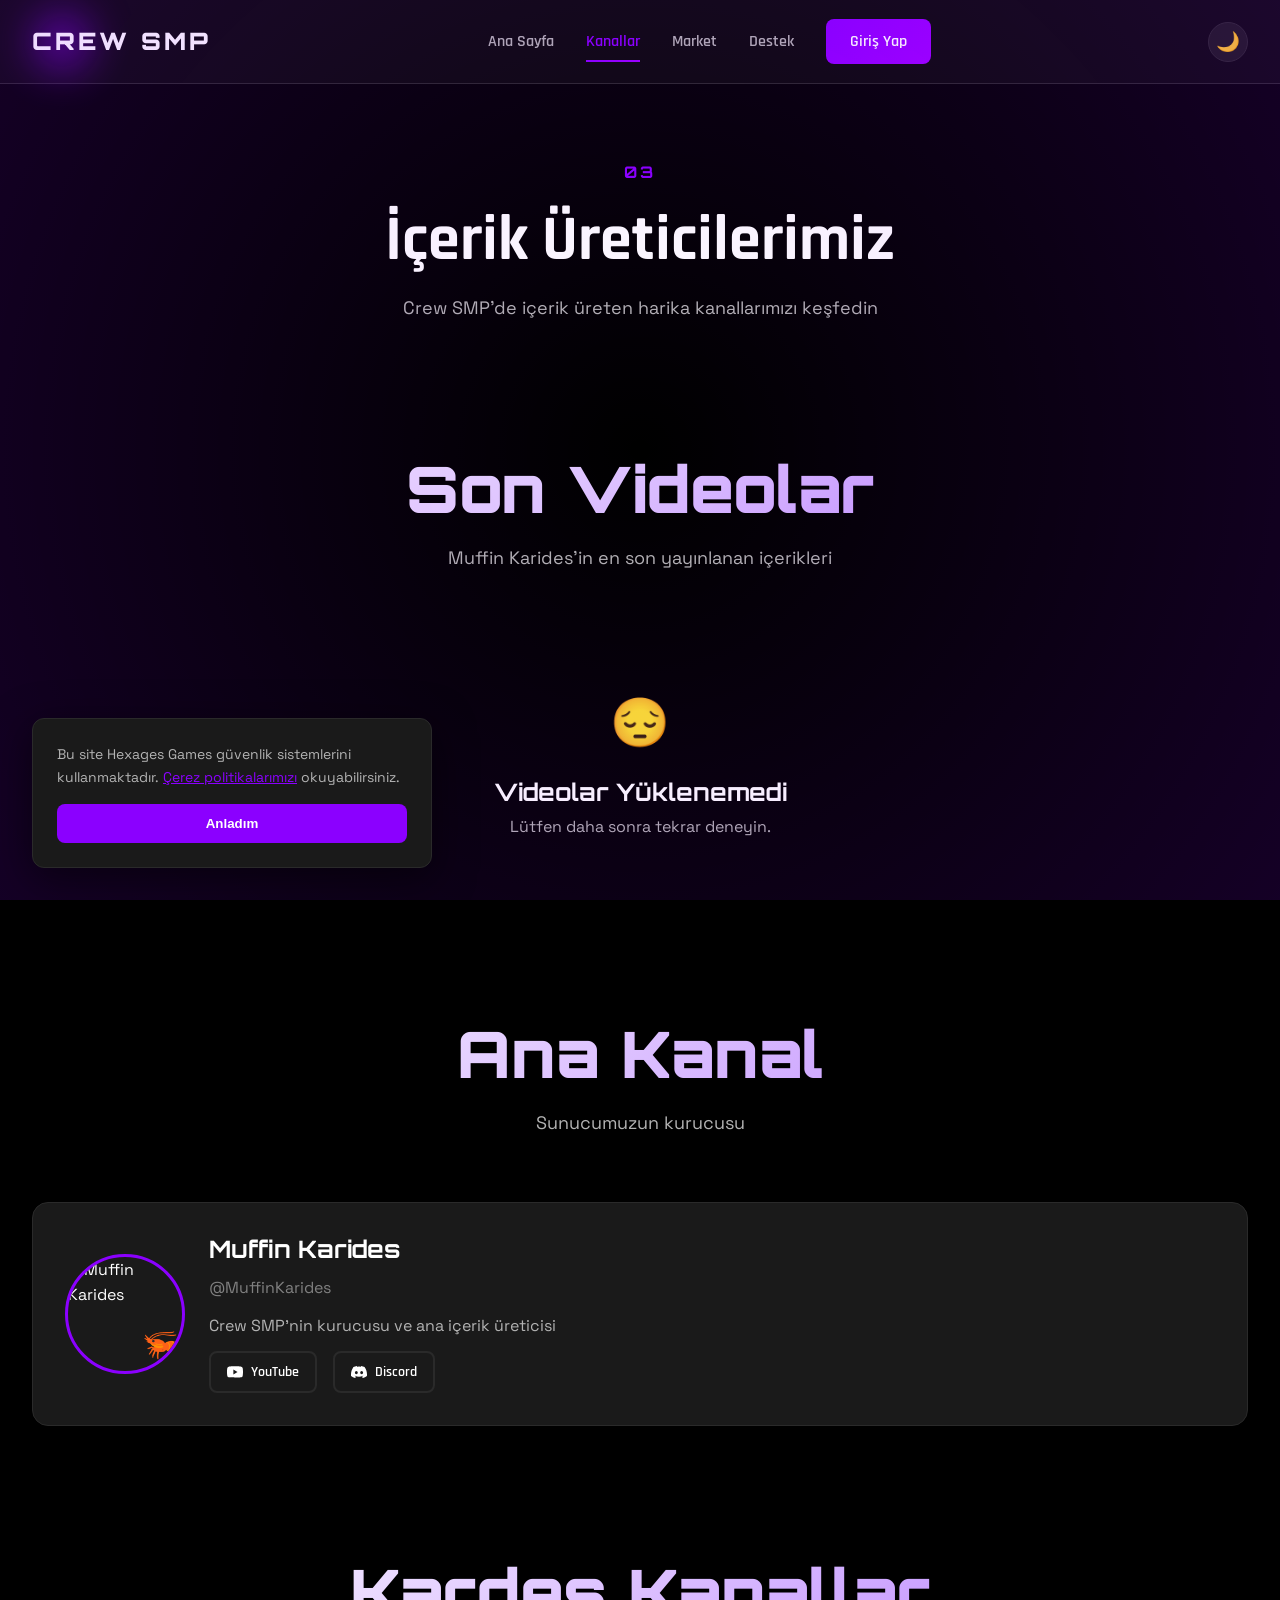
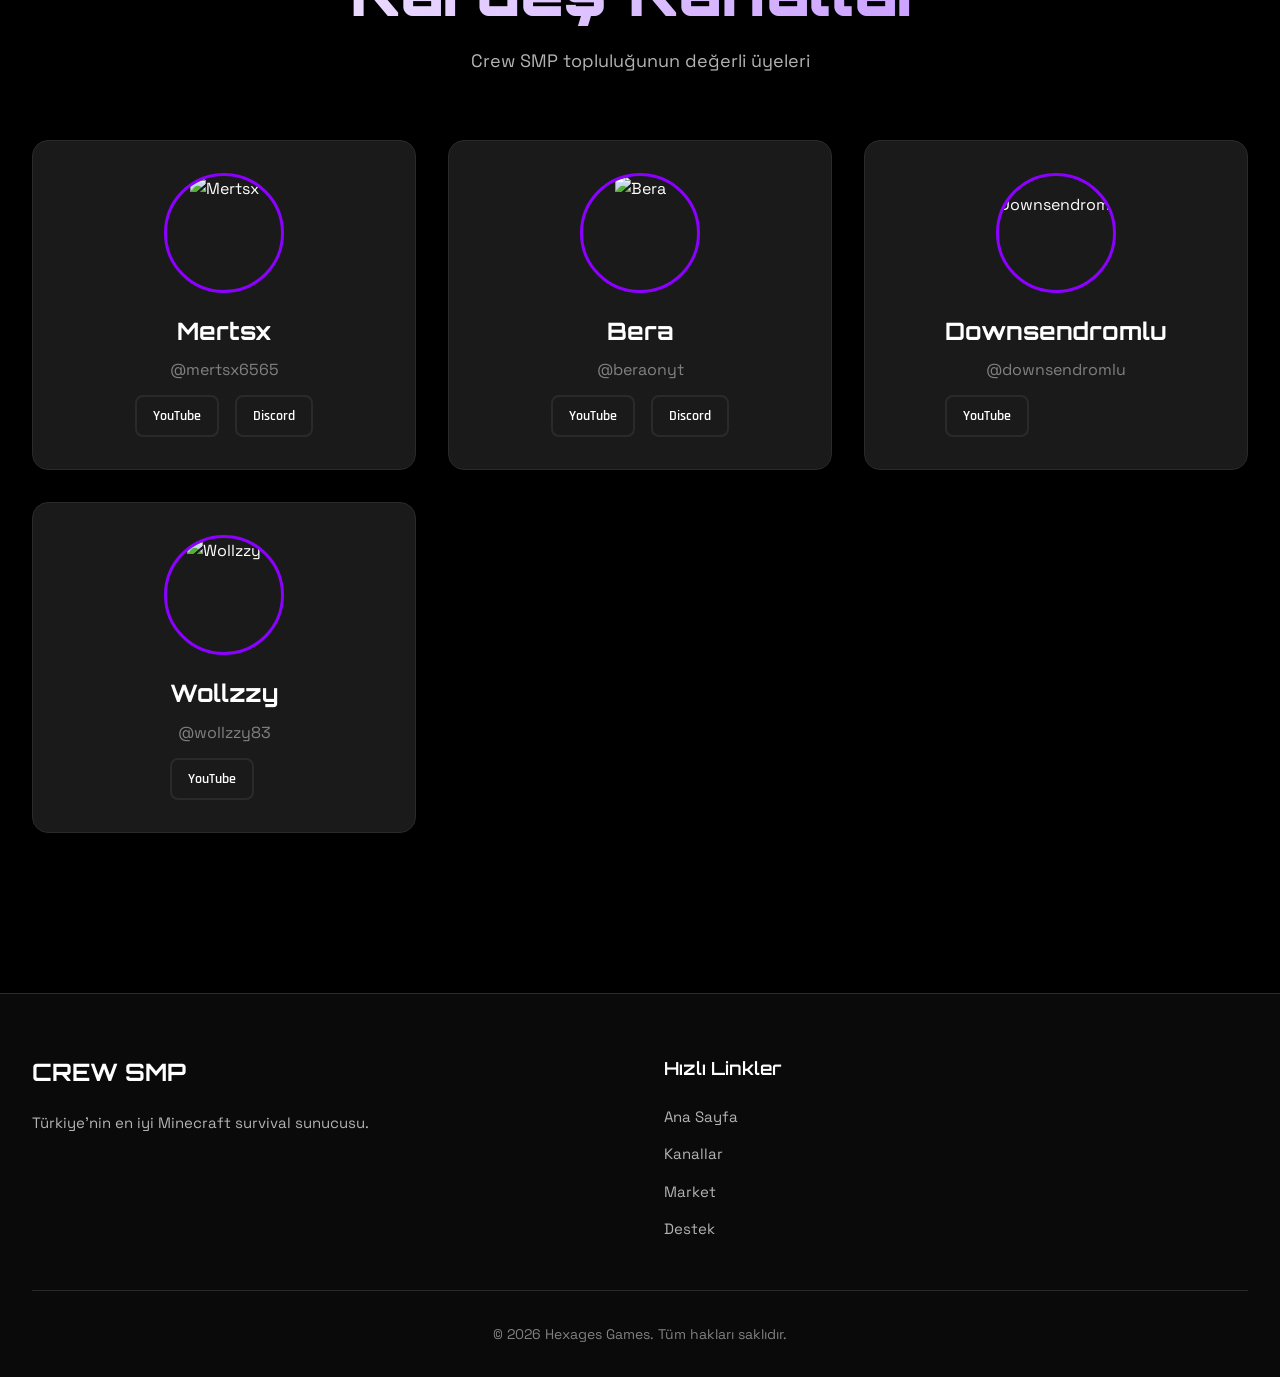
==== channels.html @ 63188dab "Tum eski dosyalar silindi ve yeniler yuklendi" ====
<!DOCTYPE html>
<html lang="tr">
<head>
    <meta charset="UTF-8">
    <meta name="viewport" content="width=device-width, initial-scale=1.0">
    <title>Kanallar - Crew SMP</title>
    <link rel="stylesheet" href="styles.css">
    <link rel="preconnect" href="https://fonts.googleapis.com">
    <link rel="preconnect" href="https://fonts.gstatic.com" crossorigin>
    <link href="https://fonts.googleapis.com/css2?family=Orbitron:wght@400;500;600;700;900&family=Space+Grotesk:wght@300;400;500;600;700&family=Rajdhani:wght@300;400;500;600;700&display=swap" rel="stylesheet">
    <script src="https://cdnjs.cloudflare.com/ajax/libs/gsap/3.12.5/gsap.min.js"></script>
</head>
<body class="dark-theme">
    <div class="vignette-overlay"></div>
    
    <nav class="navbar" id="navbar">
        <div class="nav-container">
            <div class="nav-logo">
                <div class="logo-glow"></div>
                <h1 class="logo-text">CREW SMP</h1>
            </div>
            
            <div class="nav-links" id="navLinks">
                <a href="index.html" class="nav-link">Ana Sayfa</a>
                <a href="channels.html" class="nav-link active">Kanallar</a>
                <a href="market.html" class="nav-link">Market</a>
                <a href="tickets.html" class="nav-link">Destek</a>
                <a href="login.html" class="nav-link nav-cta">Giriş Yap</a>
            </div>
            
            <div class="nav-actions">
                <button class="theme-toggle" id="themeToggle" aria-label="Tema Değiştir">
                    <span class="theme-icon">🌙</span>
                </button>
                <button class="hamburger" id="hamburger" aria-label="Menü">
                    <span></span>
                    <span></span>
                    <span></span>
                </button>
            </div>
        </div>
    </nav>

    <section class="page-header">
        <div class="container">
            <span class="page-number">03</span>
            <h1 class="page-title">İçerik Üreticilerimiz</h1>
            <p class="page-subtitle">Crew SMP'de içerik üreten harika kanallarımızı keşfedin</p>
        </div>
    </section>

    <section class="videos-section">
        <div class="container">
            <div class="section-header">
                <h2 class="section-title">Son Videolar</h2>
                <p class="section-subtitle">Muffin Karides'in en son yayınlanan içerikleri</p>
            </div>
            
            <div class="videos-grid" id="videosGrid">
                <div class="video-skeleton">
                    <div class="skeleton-thumbnail"></div>
                    <div class="skeleton-text"></div>
                </div>
                <div class="video-skeleton">
                    <div class="skeleton-thumbnail"></div>
                    <div class="skeleton-text"></div>
                </div>
                <div class="video-skeleton">
                    <div class="skeleton-thumbnail"></div>
                    <div class="skeleton-text"></div>
                </div>
            </div>
        </div>
    </section>

    <section class="channels-section">
        <div class="container">
            <div class="section-header">
                <h2 class="section-title">Ana Kanal</h2>
                <p class="section-subtitle">Sunucumuzun kurucusu</p>
            </div>
            
            <div class="channels-grid">
                <div class="channel-card main-channel">
                    <div class="channel-avatar">
                        <img src="https://yt3.googleusercontent.com/ytc/AIdro_mI9uOBnL4FxTZ5-lqSZJ9Y0AqVPmE3VqOdLgLYYw=s176-c-k-c0x00ffffff-no-rj" alt="Muffin Karides" loading="lazy">
                        <div class="channel-badge">🦐</div>
                    </div>
                    <div class="channel-info">
                        <h3 class="channel-name">Muffin Karides</h3>
                        <p class="channel-handle">@MuffinKarides</p>
                        <p class="channel-desc">Crew SMP'nin kurucusu ve ana içerik üreticisi</p>
                        <div class="channel-links">
                            <a href="https://www.youtube.com/channel/UCpr85MloJqbS0kWZ8RLd5-g" target="_blank" class="btn btn-outline btn-small">
                                <svg width="16" height="16" viewBox="0 0 24 24" fill="currentColor">
                                    <path d="M23.498 6.186a3.016 3.016 0 0 0-2.122-2.136C19.505 3.545 12 3.545 12 3.545s-7.505 0-9.377.505A3.017 3.017 0 0 0 .502 6.186C0 8.07 0 12 0 12s0 3.93.502 5.814a3.016 3.016 0 0 0 2.122 2.136c1.871.505 9.376.505 9.376.505s7.505 0 9.377-.505a3.015 3.015 0 0 0 2.122-2.136C24 15.93 24 12 24 12s0-3.93-.502-5.814zM9.545 15.568V8.432L15.818 12l-6.273 3.568z"/>
                                </svg>
                                <span>YouTube</span>
                            </a>
                            <a href="https://discord.gg/xwarWUZeSR" target="_blank" class="btn btn-outline btn-small">
                                <svg width="16" height="16" viewBox="0 0 24 24" fill="currentColor">
                                    <path d="M20.317 4.37a19.791 19.791 0 0 0-4.885-1.515a.074.074 0 0 0-.079.037c-.21.375-.444.864-.608 1.25a18.27 18.27 0 0 0-5.487 0a12.64 12.64 0 0 0-.617-1.25a.077.077 0 0 0-.079-.037A19.736 19.736 0 0 0 3.677 4.37a.07.07 0 0 0-.032.027C.533 9.046-.32 13.58.099 18.057a.082.082 0 0 0 .031.057a19.9 19.9 0 0 0 5.993 3.03a.078.078 0 0 0 .084-.028a14.09 14.09 0 0 0 1.226-1.994a.076.076 0 0 0-.041-.106a13.107 13.107 0 0 1-1.872-.892a.077.077 0 0 1-.008-.128a10.2 10.2 0 0 0 .372-.292a.074.074 0 0 1 .077-.01c3.928 1.793 8.18 1.793 12.062 0a.074.074 0 0 1 .078.01c.12.098.246.198.373.292a.077.077 0 0 1-.006.127a12.299 12.299 0 0 1-1.873.892a.077.077 0 0 0-.041.107c.36.698.772 1.362 1.225 1.993a.076.076 0 0 0 .084.028a19.839 19.839 0 0 0 6.002-3.03a.077.077 0 0 0 .032-.054c.5-5.177-.838-9.674-3.549-13.66a.061.061 0 0 0-.031-.03zM8.02 15.33c-1.183 0-2.157-1.085-2.157-2.419c0-1.333.956-2.419 2.157-2.419c1.21 0 2.176 1.096 2.157 2.42c0 1.333-.956 2.418-2.157 2.418zm7.975 0c-1.183 0-2.157-1.085-2.157-2.419c0-1.333.955-2.419 2.157-2.419c1.21 0 2.176 1.096 2.157 2.42c0 1.333-.946 2.418-2.157 2.418z"/>
                                </svg>
                                <span>Discord</span>
                            </a>
                        </div>
                    </div>
                </div>
            </div>
        </div>
    </section>

    <section class="channels-section">
        <div class="container">
            <div class="section-header">
                <h2 class="section-title">Kardeş Kanallar</h2>
                <p class="section-subtitle">Crew SMP topluluğunun değerli üyeleri</p>
            </div>
            
            <div class="channels-grid">
                <div class="channel-card">
                    <div class="channel-avatar">
                        <img src="https://via.placeholder.com/120x120/8B00FF/ffffff?text=M" alt="Mertsx" loading="lazy">
                    </div>
                    <div class="channel-info">
                        <h3 class="channel-name">Mertsx</h3>
                        <p class="channel-handle">@mertsx6565</p>
                        <div class="channel-links">
                            <a href="https://www.youtube.com/@Mertsx" target="_blank" class="btn btn-outline btn-small">
                                <span>YouTube</span>
                            </a>
                            <a href="https://discord.gg/hr4t8S3B8T" target="_blank" class="btn btn-outline btn-small">
                                <span>Discord</span>
                            </a>
                        </div>
                    </div>
                </div>
                
                <div class="channel-card">
                    <div class="channel-avatar">
                        <img src="https://via.placeholder.com/120x120/8B00FF/ffffff?text=B" alt="Bera" loading="lazy">
                    </div>
                    <div class="channel-info">
                        <h3 class="channel-name">Bera</h3>
                        <p class="channel-handle">@beraonyt</p>
                        <div class="channel-links">
                            <a href="https://youtube.com/@beraon?si=CqQCUu-CnSijpBWK" target="_blank" class="btn btn-outline btn-small">
                                <span>YouTube</span>
                            </a>
                            <a href="https://discord.gg/BSDfQrqVt" target="_blank" class="btn btn-outline btn-small">
                                <span>Discord</span>
                            </a>
                        </div>
                    </div>
                </div>
                
                <div class="channel-card">
                    <div class="channel-avatar">
                        <img src="https://via.placeholder.com/120x120/8B00FF/ffffff?text=D" alt="Downsendromlu" loading="lazy">
                    </div>
                    <div class="channel-info">
                        <h3 class="channel-name">Downsendromlu</h3>
                        <p class="channel-handle">@downsendromlu</p>
                        <div class="channel-links">
                            <a href="https://www.youtube.com/@mmorss_mc" target="_blank" class="btn btn-outline btn-small">
                                <span>YouTube</span>
                            </a>
                        </div>
                    </div>
                </div>
                
                <div class="channel-card">
                    <div class="channel-avatar">
                        <img src="https://via.placeholder.com/120x120/8B00FF/ffffff?text=W" alt="Wollzzy" loading="lazy">
                    </div>
                    <div class="channel-info">
                        <h3 class="channel-name">Wollzzy</h3>
                        <p class="channel-handle">@wollzzy83</p>
                        <div class="channel-links">
                            <a href="https://www.youtube.com/@wollzzy" target="_blank" class="btn btn-outline btn-small">
                                <span>YouTube</span>
                            </a>
                        </div>
                    </div>
                </div>
            </div>
        </div>
    </section>

    <footer class="footer">
        <div class="container">
            <div class="footer-content">
                <div class="footer-section">
                    <h3 class="footer-title">CREW SMP</h3>
                    <p class="footer-text">Türkiye'nin en iyi Minecraft survival sunucusu.</p>
                </div>
                
                <div class="footer-section">
                    <h4 class="footer-subtitle">Hızlı Linkler</h4>
                    <ul class="footer-links">
                        <li><a href="index.html">Ana Sayfa</a></li>
                        <li><a href="channels.html">Kanallar</a></li>
                        <li><a href="market.html">Market</a></li>
                        <li><a href="tickets.html">Destek</a></li>
                    </ul>
                </div>
            </div>
            
            <div class="footer-bottom">
                <p class="footer-copy">&copy; 2026 Hexages Games. Tüm hakları saklıdır.</p>
            </div>
        </div>
    </footer>

    <div class="cookie-banner" id="cookieBanner">
        <div class="cookie-content">
            <p class="cookie-text">
                Bu site Hexages Games güvenlik sistemlerini kullanmaktadır. 
                <a href="cookies.html" class="cookie-link">Çerez politikalarımızı</a> okuyabilirsiniz.
            </p>
            <button class="cookie-btn" onclick="acceptCookies()">Anladım</button>
        </div>
    </div>

    <script src="youtube.js"></script>
    <script src="script.js"></script>
</body>
</html>
---- styles.css ----
/* ==========================================
   CREW SMP - Premium Styling
   Black Theme with Purple Vignette Effects
   ========================================== */

/* CSS Variables */
:root {
    --bg-primary: #000000;
    --bg-secondary: #0a0a0a;
    --bg-tertiary: #141414;
    --bg-card: #1a1a1a;
    --purple-primary: #8B00FF;
    --purple-secondary: #9D00FF;
    --purple-glow: rgba(139, 0, 255, 0.5);
    --purple-light: #B87FFF;
    --text-primary: #ffffff;
    --text-secondary: #b3b3b3;
    --text-tertiary: #808080;
    --border-color: #2a2a2a;
    --divider-color: #333333;
    --vignette-gradient: radial-gradient(circle at center, transparent 0%, rgba(139, 0, 255, 0.15) 100%);
    --glow-shadow: 0 0 20px var(--purple-glow);
    --card-shadow: 0 10px 40px rgba(0, 0, 0, 0.5);
    --spacing-xs: 0.5rem;
    --spacing-sm: 1rem;
    --spacing-md: 2rem;
    --spacing-lg: 4rem;
    --spacing-xl: 6rem;
    --radius-sm: 8px;
    --radius-md: 12px;
    --radius-lg: 16px;
    --radius-xl: 24px;
}

.light-theme {
    --bg-primary: #ffffff;
    --bg-secondary: #f5f5f5;
    --bg-tertiary: #ebebeb;
    --bg-card: #ffffff;
    --text-primary: #000000;
    --text-secondary: #4d4d4d;
    --text-tertiary: #808080;
    --border-color: #e0e0e0;
    --divider-color: #cccccc;
    --vignette-gradient: radial-gradient(circle at center, transparent 0%, rgba(139, 0, 255, 0.08) 100%);
    --card-shadow: 0 10px 40px rgba(0, 0, 0, 0.1);
}

* { margin: 0; padding: 0; box-sizing: border-box; }
html { scroll-behavior: smooth; }

body {
    font-family: 'Space Grotesk', -apple-system, BlinkMacSystemFont, 'Segoe UI', sans-serif;
    background: var(--bg-primary);
    color: var(--text-primary);
    line-height: 1.6;
    overflow-x: hidden;
    position: relative;
}

.vignette-overlay {
    position: fixed;
    top: 0; left: 0;
    width: 100%; height: 100%;
    background: var(--vignette-gradient);
    pointer-events: none;
    z-index: 9999;
}

.container {
    max-width: 1400px;
    margin: 0 auto;
    padding: 0 var(--spacing-md);
}

/* Typography */
h1, h2, h3, h4, h5, h6 {
    font-family: 'Orbitron', sans-serif;
    font-weight: 700;
    line-height: 1.2;
}

.logo-text {
    font-family: 'Orbitron', sans-serif;
    font-weight: 900;
    letter-spacing: 3px;
}

.hero-title, .page-title {
    font-family: 'Rajdhani', sans-serif;
    font-weight: 700;
}

/* Navigation */
.navbar {
    position: fixed;
    top: 0; left: 0;
    width: 100%;
    background: rgba(10, 10, 10, 0.9);
    backdrop-filter: blur(12px);
    border-bottom: 1px solid var(--border-color);
    z-index: 1000;
    transition: transform 0.3s cubic-bezier(0.4, 0, 0.2, 1);
}

.navbar.scrolled { transform: translateY(0); }

.nav-container {
    max-width: 1600px;
    margin: 0 auto;
    padding: 1.2rem 2rem;
    display: flex;
    align-items: center;
    justify-content: space-between;
}

.nav-logo {
    position: relative;
    display: flex;
    align-items: center;
    gap: 0.5rem;
}

.logo-glow {
    position: absolute;
    width: 60px; height: 60px;
    background: var(--purple-glow);
    filter: blur(20px);
    border-radius: 50%;
    animation: pulse 3s ease-in-out infinite;
}

.logo-text {
    font-size: 1.5rem;
    color: var(--text-primary);
    position: relative;
    z-index: 1;
    cursor: pointer;
    transition: color 0.3s ease;
}

.logo-text:hover { color: var(--purple-primary); }

.nav-links {
    display: flex;
    gap: 2rem;
    align-items: center;
}

.nav-link {
    font-family: 'Rajdhani', sans-serif;
    font-size: 1rem;
    font-weight: 600;
    color: var(--text-secondary);
    text-decoration: none;
    position: relative;
    padding: 0.5rem 0;
    transition: color 0.3s ease;
}

.nav-link::after {
    content: '';
    position: absolute;
    bottom: 0; left: 0;
    width: 0; height: 2px;
    background: linear-gradient(90deg, var(--purple-primary), var(--purple-secondary));
    transition: width 0.3s cubic-bezier(0.4, 0, 0.2, 1);
}

.nav-link:hover, .nav-link.active { color: var(--purple-primary); }
.nav-link:hover::after, .nav-link.active::after { width: 100%; }

.nav-link.nav-cta {
    background: linear-gradient(135deg, var(--purple-primary), var(--purple-secondary));
    color: white;
    padding: 0.6rem 1.5rem;
    border-radius: var(--radius-sm);
    font-weight: 600;
}

.nav-link.nav-cta::after { display: none; }
.nav-link.nav-cta:hover { transform: translateY(-2px); box-shadow: var(--glow-shadow); }

.nav-actions {
    display: flex;
    gap: 1rem;
    align-items: center;
}

.theme-toggle {
    background: var(--bg-card);
    border: 1px solid var(--border-color);
    color: var(--text-primary);
    width: 40px; height: 40px;
    border-radius: 50%;
    cursor: pointer;
    display: flex;
    align-items: center;
    justify-content: center;
    font-size: 1.2rem;
    transition: all 0.3s ease;
}

.theme-toggle:hover {
    background: var(--purple-primary);
    border-color: var(--purple-primary);
    transform: rotate(20deg) scale(1.1);
}

.hamburger {
    display: none;
    flex-direction: column;
    gap: 5px;
    background: none;
    border: none;
    cursor: pointer;
    padding: 8px;
}

.hamburger span {
    width: 25px; height: 2px;
    background: var(--text-primary);
    transition: all 0.3s ease;
    border-radius: 2px;
}

.hamburger.active span:nth-child(1) { transform: rotate(45deg) translate(7px, 7px); }
.hamburger.active span:nth-child(2) { opacity: 0; }
.hamburger.active span:nth-child(3) { transform: rotate(-45deg) translate(7px, -7px); }

/* Hero Section */
.hero {
    position: relative;
    min-height: 100vh;
    display: flex;
    align-items: center;
    justify-content: center;
    overflow: hidden;
    padding: 8rem 2rem 4rem;
}

.hero-bg { position: absolute; top: 0; left: 0; width: 100%; height: 100%; z-index: 0; }

.hero-grid {
    position: absolute;
    top: 0; left: 0;
    width: 100%; height: 100%;
    background-image: linear-gradient(rgba(139, 0, 255, 0.1) 1px, transparent 1px), linear-gradient(90deg, rgba(139, 0, 255, 0.1) 1px, transparent 1px);
    background-size: 50px 50px;
    animation: gridMove 20s linear infinite;
}

@keyframes gridMove { 0% { transform: translate(0, 0); } 100% { transform: translate(50px, 50px); } }

.hero-particles { position: absolute; width: 100%; height: 100%; }

.hero-content {
    position: relative;
    z-index: 1;
    text-align: center;
    max-width: 1000px;
    animation: fadeInUp 1s ease-out;
}

.hero-badge {
    display: inline-flex;
    align-items: center;
    gap: 0.5rem;
    background: rgba(139, 0, 255, 0.1);
    border: 1px solid var(--purple-primary);
    padding: 0.5rem 1.5rem;
    border-radius: 50px;
    font-size: 0.875rem;
    font-weight: 600;
    color: var(--purple-light);
    margin-bottom: 2rem;
    animation: float 3s ease-in-out infinite;
}

.badge-dot {
    width: 8px; height: 8px;
    background: var(--purple-primary);
    border-radius: 50%;
    animation: pulse 2s ease-in-out infinite;
}

.hero-title {
    font-size: clamp(3rem, 8vw, 6rem);
    font-weight: 900;
    line-height: 1;
    margin-bottom: 1.5rem;
    letter-spacing: -2px;
}

.title-line {
    display: block;
    background: linear-gradient(135deg, var(--text-primary), var(--purple-light));
    -webkit-background-clip: text;
    -webkit-text-fill-color: transparent;
    background-clip: text;
    animation: titleReveal 0.8s ease-out;
    animation-fill-mode: both;
}

.title-line[data-line="1"] { animation-delay: 0.2s; }
.title-line[data-line="2"] { animation-delay: 0.4s; }

@keyframes titleReveal { from { opacity: 0; transform: translateY(30px); } to { opacity: 1; transform: translateY(0); } }

.hero-subtitle {
    font-size: clamp(1rem, 2vw, 1.25rem);
    color: var(--text-secondary);
    margin-bottom: 3rem;
    line-height: 1.8;
    animation: fadeIn 1s ease-out 0.6s both;
}

.hero-actions {
    display: flex;
    gap: 1rem;
    justify-content: center;
    flex-wrap: wrap;
    margin-bottom: 4rem;
    animation: fadeIn 1s ease-out 0.8s both;
}

.server-info {
    display: grid;
    grid-template-columns: repeat(auto-fit, minmax(200px, 1fr));
    gap: 1.5rem;
    max-width: 800px;
    margin: 0 auto;
    animation: fadeIn 1s ease-out 1s both;
}

.info-card {
    background: rgba(26, 26, 26, 0.6);
    backdrop-filter: blur(10px);
    border: 1px solid var(--border-color);
    border-radius: var(--radius-md);
    padding: 1.5rem;
    display: flex;
    align-items: center;
    gap: 1rem;
    transition: all 0.3s ease;
}

.info-card:hover {
    background: rgba(139, 0, 255, 0.1);
    border-color: var(--purple-primary);
    transform: translateY(-5px);
}

.info-icon { font-size: 2rem; filter: grayscale(1); transition: filter 0.3s ease; }
.info-card:hover .info-icon { filter: grayscale(0); }

.info-content { display: flex; flex-direction: column; align-items: flex-start; text-align: left; }
.info-label { font-size: 0.875rem; color: var(--text-tertiary); font-weight: 500; }
.info-value { font-size: 1rem; font-weight: 600; color: var(--text-primary); font-family: 'Rajdhani', sans-serif; }

.scroll-indicator {
    position: absolute;
    bottom: 2rem;
    left: 50%;
    transform: translateX(-50%);
    display: flex;
    flex-direction: column;
    align-items: center;
    gap: 0.5rem;
    animation: float 3s ease-in-out infinite;
}

.scroll-text { font-size: 0.75rem; text-transform: uppercase; letter-spacing: 2px; color: var(--text-tertiary); }

.scroll-arrow {
    width: 2px; height: 30px;
    background: linear-gradient(to bottom, var(--purple-primary), transparent);
    animation: scrollArrow 2s ease-in-out infinite;
}

@keyframes scrollArrow { 0%, 100% { transform: translateY(0); opacity: 1; } 50% { transform: translateY(10px); opacity: 0; } }

/* Buttons */
.btn {
    position: relative;
    display: inline-flex;
    align-items: center;
    justify-content: center;
    gap: 0.5rem;
    padding: 0.875rem 2rem;
    font-family: 'Rajdhani', sans-serif;
    font-size: 1rem;
    font-weight: 600;
    border-radius: var(--radius-sm);
    border: none;
    cursor: pointer;
    text-decoration: none;
    transition: all 0.3s cubic-bezier(0.4, 0, 0.2, 1);
    overflow: hidden;
}

.btn-text { position: relative; z-index: 1; }

.btn-glow {
    position: absolute;
    top: 50%; left: 50%;
    width: 0; height: 0;
    border-radius: 50%;
    background: rgba(255, 255, 255, 0.3);
    transform: translate(-50%, -50%);
    transition: width 0.6s ease, height 0.6s ease;
}

.btn:hover .btn-glow { width: 300px; height: 300px; }

.btn-primary { background: linear-gradient(135deg, var(--purple-primary), var(--purple-secondary)); color: white; }
.btn-primary:hover { transform: translateY(-3px); box-shadow: 0 10px 30px var(--purple-glow); }

.btn-outline { background: transparent; color: var(--text-primary); border: 2px solid var(--border-color); }
.btn-outline:hover { border-color: var(--purple-primary); color: var(--purple-primary); transform: translateY(-3px); }

.btn-full { width: 100%; }
.btn-large { padding: 1.125rem 2.5rem; font-size: 1.125rem; }
.btn-small { padding: 0.5rem 1rem; font-size: 0.875rem; }

.btn-google { background: white; color: #000; border: 1px solid #ddd; font-weight: 600; }
.btn-google:hover { box-shadow: 0 4px 12px rgba(0, 0, 0, 0.15); transform: translateY(-2px); }

/* Features Section */
.features { padding: var(--spacing-xl) 0; position: relative; }

.section-header { text-align: center; margin-bottom: var(--spacing-lg); }

.section-number {
    display: inline-block;
    font-family: 'Orbitron', sans-serif;
    font-size: 1rem;
    font-weight: 700;
    color: var(--purple-primary);
    margin-bottom: 1rem;
    letter-spacing: 3px;
}

.section-title {
    font-size: clamp(2.5rem, 5vw, 4rem);
    font-weight: 900;
    margin-bottom: 1rem;
    background: linear-gradient(135deg, var(--text-primary), var(--purple-light));
    -webkit-background-clip: text;
    -webkit-text-fill-color: transparent;
    background-clip: text;
}

.section-subtitle { font-size: 1.125rem; color: var(--text-secondary); }

.features-grid { display: grid; grid-template-columns: repeat(auto-fit, minmax(300px, 1fr)); gap: 2rem; }

.feature-card {
    background: var(--bg-card);
    border: 1px solid var(--border-color);
    border-radius: var(--radius-lg);
    padding: 2.5rem;
    transition: all 0.4s cubic-bezier(0.4, 0, 0.2, 1);
    position: relative;
    overflow: hidden;
}

.feature-card::before {
    content: '';
    position: absolute;
    top: 0; left: 0;
    width: 100%; height: 100%;
    background: linear-gradient(135deg, transparent, rgba(139, 0, 255, 0.05));
    opacity: 0;
    transition: opacity 0.4s ease;
}

.feature-card:hover { transform: translateY(-10px); border-color: var(--purple-primary); box-shadow: 0 20px 40px rgba(139, 0, 255, 0.2); }
.feature-card:hover::before { opacity: 1; }

.feature-icon { font-size: 3rem; margin-bottom: 1.5rem; display: inline-block; filter: grayscale(1); transition: all 0.4s ease; }
.feature-card:hover .feature-icon { filter: grayscale(0); transform: scale(1.1) rotate(5deg); }

.feature-title { font-size: 1.5rem; font-weight: 700; margin-bottom: 1rem; color: var(--text-primary); }
.feature-text { font-size: 1rem; color: var(--text-secondary); line-height: 1.7; }

/* CTA Section */
.cta-section { padding: var(--spacing-xl) 0; position: relative; overflow: hidden; }

.cta-bg {
    position: absolute;
    top: 0; left: 0;
    width: 100%; height: 100%;
    background: radial-gradient(circle at center, rgba(139, 0, 255, 0.1) 0%, transparent 70%);
}

.cta-content { position: relative; z-index: 1; text-align: center; max-width: 800px; margin: 0 auto; }

.cta-title {
    font-size: clamp(2.5rem, 5vw, 4rem);
    font-weight: 900;
    margin-bottom: 1.5rem;
    background: linear-gradient(135deg, var(--text-primary), var(--purple-light));
    -webkit-background-clip: text;
    -webkit-text-fill-color: transparent;
    background-clip: text;
}

.cta-text { font-size: 1.125rem; color: var(--text-secondary); margin-bottom: 2.5rem; line-height: 1.8; }
.cta-actions { display: flex; gap: 1rem; justify-content: center; flex-wrap: wrap; }

/* Footer */
.footer {
    background: var(--bg-secondary);
    border-top: 1px solid var(--border-color);
    padding: var(--spacing-lg) 0 var(--spacing-md);
    margin-top: var(--spacing-xl);
}

.footer-content { display: grid; grid-template-columns: repeat(auto-fit, minmax(250px, 1fr)); gap: 3rem; margin-bottom: 3rem; }
.footer-section { display: flex; flex-direction: column; gap: 1rem; }
.footer-title { font-size: 1.5rem; font-weight: 700; margin-bottom: 0.5rem; }
.footer-subtitle { font-size: 1.125rem; font-weight: 600; margin-bottom: 0.5rem; }
.footer-text { color: var(--text-secondary); font-size: 0.938rem; line-height: 1.6; }
.footer-text.small { font-size: 0.875rem; }
.footer-social { display: flex; gap: 1rem; }

.social-link {
    width: 40px; height: 40px;
    display: flex;
    align-items: center;
    justify-content: center;
    background: var(--bg-card);
    border: 1px solid var(--border-color);
    border-radius: 50%;
    color: var(--text-secondary);
    transition: all 0.3s ease;
}

.social-link:hover { background: var(--purple-primary); border-color: var(--purple-primary); color: white; transform: translateY(-3px); }

.footer-links { list-style: none; display: flex; flex-direction: column; gap: 0.75rem; }
.footer-links a { color: var(--text-secondary); text-decoration: none; font-size: 0.938rem; transition: color 0.3s ease; }
.footer-links a:hover { color: var(--purple-primary); }

.footer-bottom {
    text-align: center;
    padding-top: 2rem;
    border-top: 1px solid var(--border-color);
    display: flex;
    flex-direction: column;
    gap: 0.5rem;
}

.footer-copy, .footer-security { color: var(--text-tertiary); font-size: 0.875rem; }

/* Cookie Banner */
.cookie-banner {
    position: fixed;
    bottom: 2rem; left: 2rem;
    max-width: 400px;
    background: var(--bg-card);
    border: 1px solid var(--border-color);
    border-radius: var(--radius-md);
    padding: 1.5rem;
    box-shadow: var(--card-shadow);
    z-index: 10000;
    animation: slideInLeft 0.5s ease-out;
    display: none;
}

.cookie-banner.show { display: block; }
.cookie-content { display: flex; flex-direction: column; gap: 1rem; }
.cookie-text { font-size: 0.875rem; color: var(--text-secondary); line-height: 1.6; }
.cookie-link { color: var(--purple-primary); text-decoration: underline; }

.cookie-btn {
    background: var(--purple-primary);
    color: white;
    border: none;
    padding: 0.75rem 1.5rem;
    border-radius: var(--radius-sm);
    font-weight: 600;
    cursor: pointer;
    transition: all 0.3s ease;
}

.cookie-btn:hover { background: var(--purple-secondary); transform: translateY(-2px); }

@keyframes slideInLeft { from { transform: translateX(-100%); opacity: 0; } to { transform: translateX(0); opacity: 1; } }

/* Auth Pages */
.auth-container { min-height: 100vh; display: flex; align-items: center; justify-content: center; padding: 8rem 2rem 4rem; }

.auth-card {
    background: var(--bg-card);
    border: 1px solid var(--border-color);
    border-radius: var(--radius-lg);
    padding: 3rem;
    width: 100%;
    max-width: 480px;
    box-shadow: var(--card-shadow);
    animation: fadeInUp 0.6s ease-out;
}

.auth-header { text-align: center; margin-bottom: 2.5rem; }
.auth-title { font-size: 2rem; font-weight: 700; margin-bottom: 0.5rem; }
.auth-subtitle { color: var(--text-secondary); font-size: 1rem; }
.auth-form { display: flex; flex-direction: column; gap: 1.5rem; }
.form-group { display: flex; flex-direction: column; gap: 0.5rem; }
.form-label { font-weight: 600; font-size: 0.875rem; color: var(--text-primary); }

.form-input {
    background: var(--bg-secondary);
    border: 1px solid var(--border-color);
    border-radius: var(--radius-sm);
    padding: 0.875rem 1rem;
    font-size: 1rem;
    color: var(--text-primary);
    font-family: inherit;
    transition: all 0.3s ease;
}

.form-input:focus { outline: none; border-color: var(--purple-primary); box-shadow: 0 0 0 3px rgba(139, 0, 255, 0.1); }
.form-input::placeholder { color: var(--text-tertiary); }

.form-options { display: flex; justify-content: space-between; align-items: center; font-size: 0.875rem; }
.checkbox-label { display: flex; align-items: center; gap: 0.5rem; cursor: pointer; color: var(--text-secondary); }
.checkbox-label input[type="checkbox"] { width: 18px; height: 18px; cursor: pointer; }

.form-link { color: var(--purple-primary); text-decoration: none; transition: color 0.3s ease; }
.form-link:hover { color: var(--purple-secondary); }

.auth-divider { display: flex; align-items: center; gap: 1rem; margin: 1.5rem 0; color: var(--text-tertiary); font-size: 0.875rem; }
.auth-divider::before, .auth-divider::after { content: ''; flex: 1; height: 1px; background: var(--border-color); }

.auth-footer { text-align: center; margin-top: 1.5rem; font-size: 0.875rem; color: var(--text-secondary); }
.auth-link { color: var(--purple-primary); text-decoration: none; font-weight: 600; }
.auth-link:hover { text-decoration: underline; }

/* Page Header */
.page-header { padding: 10rem 0 4rem; text-align: center; position: relative; }

.page-number {
    display: inline-block;
    font-family: 'Orbitron', sans-serif;
    font-size: 1rem;
    font-weight: 700;
    color: var(--purple-primary);
    margin-bottom: 1rem;
    letter-spacing: 3px;
}

.page-title { font-size: clamp(2.5rem, 5vw, 4rem); font-weight: 900; margin-bottom: 1rem; }
.page-subtitle { font-size: 1.125rem; color: var(--text-secondary); }

/* Channels Page */
.videos-section, .channels-section { padding: var(--spacing-lg) 0; }
.videos-grid, .channels-grid { display: grid; grid-template-columns: repeat(auto-fill, minmax(320px, 1fr)); gap: 2rem; }

.video-card {
    background: var(--bg-card);
    border: 1px solid var(--border-color);
    border-radius: var(--radius-lg);
    overflow: hidden;
    transition: all 0.3s ease;
    cursor: pointer;
}

.video-card:hover { transform: translateY(-5px); border-color: var(--purple-primary); box-shadow: 0 10px 30px rgba(139, 0, 255, 0.2); }

.video-thumbnail { position: relative; width: 100%; aspect-ratio: 16 / 9; overflow: hidden; }
.video-thumbnail img { width: 100%; height: 100%; object-fit: cover; transition: transform 0.3s ease; }
.video-card:hover .video-thumbnail img { transform: scale(1.05); }

.video-info { padding: 1.5rem; }

.video-title {
    font-size: 1.125rem;
    font-weight: 600;
    margin-bottom: 0.5rem;
    color: var(--text-primary);
    display: -webkit-box;
    -webkit-line-clamp: 2;
    -webkit-box-orient: vertical;
    overflow: hidden;
}

.video-date { font-size: 0.875rem; color: var(--text-tertiary); }

/* Skeleton Loading */
.video-skeleton { background: var(--bg-card); border: 1px solid var(--border-color); border-radius: var(--radius-lg); overflow: hidden; }

.skeleton-thumbnail {
    width: 100%;
    aspect-ratio: 16 / 9;
    background: linear-gradient(90deg, var(--bg-secondary) 25%, var(--bg-tertiary) 50%, var(--bg-secondary) 75%);
    background-size: 200% 100%;
    animation: shimmer 1.5s infinite;
}

.skeleton-text {
    padding: 1.5rem;
    height: 60px;
    background: linear-gradient(90deg, var(--bg-secondary) 25%, var(--bg-tertiary) 50%, var(--bg-secondary) 75%);
    background-size: 200% 100%;
    animation: shimmer 1.5s infinite;
}

@keyframes shimmer { 0% { background-position: -200% 0; } 100% { background-position: 200% 0; } }

/* Channel Cards */
.channel-card {
    background: var(--bg-card);
    border: 1px solid var(--border-color);
    border-radius: var(--radius-lg);
    padding: 2rem;
    display: flex;
    flex-direction: column;
    align-items: center;
    text-align: center;
    gap: 1.5rem;
    transition: all 0.3s ease;
}

.channel-card:hover { transform: translateY(-5px); border-color: var(--purple-primary); box-shadow: 0 10px 30px rgba(139, 0, 255, 0.2); }
.channel-card.main-channel { grid-column: 1 / -1; flex-direction: row; text-align: left; }

.channel-avatar { position: relative; width: 120px; height: 120px; border-radius: 50%; overflow: hidden; border: 3px solid var(--purple-primary); }
.channel-avatar img { width: 100%; height: 100%; object-fit: cover; }
.channel-badge { position: absolute; bottom: 0; right: 0; font-size: 2rem; }
.channel-info { flex: 1; display: flex; flex-direction: column; gap: 0.75rem; }
.channel-name { font-size: 1.5rem; font-weight: 700; color: var(--text-primary); }
.channel-handle { color: var(--text-tertiary); font-size: 1rem; }
.channel-desc { color: var(--text-secondary); font-size: 1rem; line-height: 1.6; }
.channel-links { display: flex; gap: 1rem; flex-wrap: wrap; }

/* Market Page - Coming Soon */
.coming-soon { min-height: 80vh; display: flex; align-items: center; justify-content: center; padding: 8rem 2rem 4rem; }
.coming-soon-content { text-align: center; max-width: 600px; }
.coming-soon-icon { font-size: 5rem; margin-bottom: 2rem; animation: float 3s ease-in-out infinite; }

.coming-soon-title {
    font-size: clamp(2rem, 5vw, 3rem);
    font-weight: 900;
    margin-bottom: 1rem;
    background: linear-gradient(135deg, var(--text-primary), var(--purple-light));
    -webkit-background-clip: text;
    -webkit-text-fill-color: transparent;
    background-clip: text;
}

.coming-soon-text { font-size: 1.125rem; color: var(--text-secondary); margin-bottom: 2rem; line-height: 1.8; }

.coming-soon-features { display: flex; gap: 1rem; justify-content: center; flex-wrap: wrap; margin-bottom: 2rem; }

.feature-tag {
    background: rgba(139, 0, 255, 0.1);
    border: 1px solid var(--purple-primary);
    color: var(--purple-light);
    padding: 0.5rem 1rem;
    border-radius: 50px;
    font-size: 0.875rem;
    font-weight: 600;
}

/* Tickets Page */
.tickets-container { min-height: 60vh; padding: 2rem 0 var(--spacing-lg); }

.login-prompt {
    text-align: center;
    padding: 4rem 2rem;
    background: var(--bg-card);
    border: 1px solid var(--border-color);
    border-radius: var(--radius-lg);
    max-width: 600px;
    margin: 0 auto;
}

.prompt-icon { font-size: 4rem; margin-bottom: 1.5rem; }
.prompt-title { font-size: 2rem; font-weight: 700; margin-bottom: 1rem; }
.prompt-text { color: var(--text-secondary); margin-bottom: 2rem; font-size: 1.125rem; }
.prompt-actions { display: flex; gap: 1rem; justify-content: center; flex-wrap: wrap; }

.tickets-grid { display: grid; grid-template-columns: 1fr 1fr; gap: 2rem; }

.ticket-form-card, .my-tickets-card {
    background: var(--bg-card);
    border: 1px solid var(--border-color);
    border-radius: var(--radius-lg);
    padding: 2rem;
}

.form-title { font-size: 1.5rem; font-weight: 700; margin-bottom: 1.5rem; }
.ticket-form { display: flex; flex-direction: column; gap: 1.5rem; }

.tickets-list { display: flex; flex-direction: column; gap: 1rem; max-height: 600px; overflow-y: auto; }

.ticket-item {
    background: var(--bg-secondary);
    border: 1px solid var(--border-color);
    border-radius: var(--radius-md);
    padding: 1.5rem;
    transition: all 0.3s ease;
}

.ticket-item:hover { border-color: var(--purple-primary); transform: translateX(5px); }

.ticket-header { display: flex; justify-content: space-between; align-items: start; margin-bottom: 0.75rem; }
.ticket-title { font-weight: 600; font-size: 1.125rem; }

.ticket-status { padding: 0.25rem 0.75rem; border-radius: 50px; font-size: 0.75rem; font-weight: 600; text-transform: uppercase; }
.ticket-status.open { background: rgba(139, 0, 255, 0.2); color: var(--purple-light); }
.ticket-status.closed { background: rgba(128, 128, 128, 0.2); color: var(--text-tertiary); }

.ticket-category { display: inline-block; font-size: 0.875rem; color: var(--text-tertiary); margin-bottom: 0.5rem; }
.ticket-description { color: var(--text-secondary); font-size: 0.938rem; margin-bottom: 1rem; line-height: 1.6; }
.ticket-footer { display: flex; justify-content: space-between; align-items: center; font-size: 0.875rem; color: var(--text-tertiary); }
.empty-state { text-align: center; padding: 3rem 1rem; }
.empty-icon { font-size: 3rem; margin-bottom: 1rem; opacity: 0.5; }

/* Policy Pages */
.policy-content { padding: 2rem 0 var(--spacing-lg); }

.policy-card {
    background: var(--bg-card);
    border: 1px solid var(--border-color);
    border-radius: var(--radius-lg);
    padding: 2.5rem;
    margin-bottom: 2rem;
}

.policy-title { font-size: 1.75rem; font-weight: 700; margin-bottom: 1.5rem; color: var(--text-primary); }
.policy-subtitle { font-size: 1.25rem; font-weight: 600; margin: 1.5rem 0 1rem; color: var(--text-primary); }
.policy-text { font-size: 1rem; color: var(--text-secondary); line-height: 1.8; margin-bottom: 1rem; }

.policy-list { list-style: none; padding-left: 1.5rem; margin: 1rem 0; }

.policy-list li {
    position: relative;
    padding-left: 1.5rem;
    margin-bottom: 0.75rem;
    color: var(--text-secondary);
    line-height: 1.6;
}

.policy-list li::before { content: '\25B8'; position: absolute; left: 0; color: var(--purple-primary); font-weight: bold; }
.policy-link { color: var(--purple-primary); text-decoration: underline; }
.policy-link:hover { color: var(--purple-secondary); }

/* Animations */
@keyframes fadeIn { from { opacity: 0; } to { opacity: 1; } }
@keyframes fadeInUp { from { opacity: 0; transform: translateY(30px); } to { opacity: 1; transform: translateY(0); } }
@keyframes float { 0%, 100% { transform: translateY(0); } 50% { transform: translateY(-10px); } }
@keyframes pulse { 0%, 100% { opacity: 1; transform: scale(1); } 50% { opacity: 0.7; transform: scale(1.1); } }

/* Responsive */
@media (max-width: 1024px) {
    .tickets-grid { grid-template-columns: 1fr; }
    .channel-card.main-channel { flex-direction: column; text-align: center; }
}

@media (max-width: 768px) {
    .hamburger { display: flex; }
    .nav-links {
        position: fixed;
        top: 73px; left: 0;
        width: 100%;
        background: rgba(10, 10, 10, 0.98);
        backdrop-filter: blur(12px);
        flex-direction: column;
        padding: 2rem;
        gap: 1.5rem;
        transform: translateX(-100%);
        transition: transform 0.3s ease;
        border-bottom: 1px solid var(--border-color);
    }
    .nav-links.active { transform: translateX(0); }
    .hero { padding: 6rem 1.5rem 3rem; }
    .hero-actions { flex-direction: column; width: 100%; }
    .hero-actions .btn { width: 100%; }
    .server-info { grid-template-columns: 1fr; }
    .features-grid, .videos-grid, .channels-grid { grid-template-columns: 1fr; }
    .footer-content { grid-template-columns: 1fr; text-align: center; }
    .footer-social { justify-content: center; }
    .cookie-banner { left: 1rem; right: 1rem; bottom: 1rem; max-width: none; }
}

@media (max-width: 480px) {
    .nav-container { padding: 1rem 1.5rem; }
    .logo-text { font-size: 1.25rem; }
    .hero-title { font-size: 2.5rem; }
    .section-title { font-size: 2rem; }
    .auth-card { padding: 2rem 1.5rem; }
    .policy-card { padding: 1.5rem; }
}

.text-center { text-align: center; }
.text-gradient { background: linear-gradient(135deg, var(--text-primary), var(--purple-light)); -webkit-background-clip: text; -webkit-text-fill-color: transparent; background-clip: text; }
.mb-1 { margin-bottom: 0.5rem; } .mb-2 { margin-bottom: 1rem; } .mb-3 { margin-bottom: 1.5rem; } .mb-4 { margin-bottom: 2rem; }
.mt-1 { margin-top: 0.5rem; } .mt-2 { margin-top: 1rem; } .mt-3 { margin-top: 1.5rem; } .mt-4 { margin-top: 2rem; }
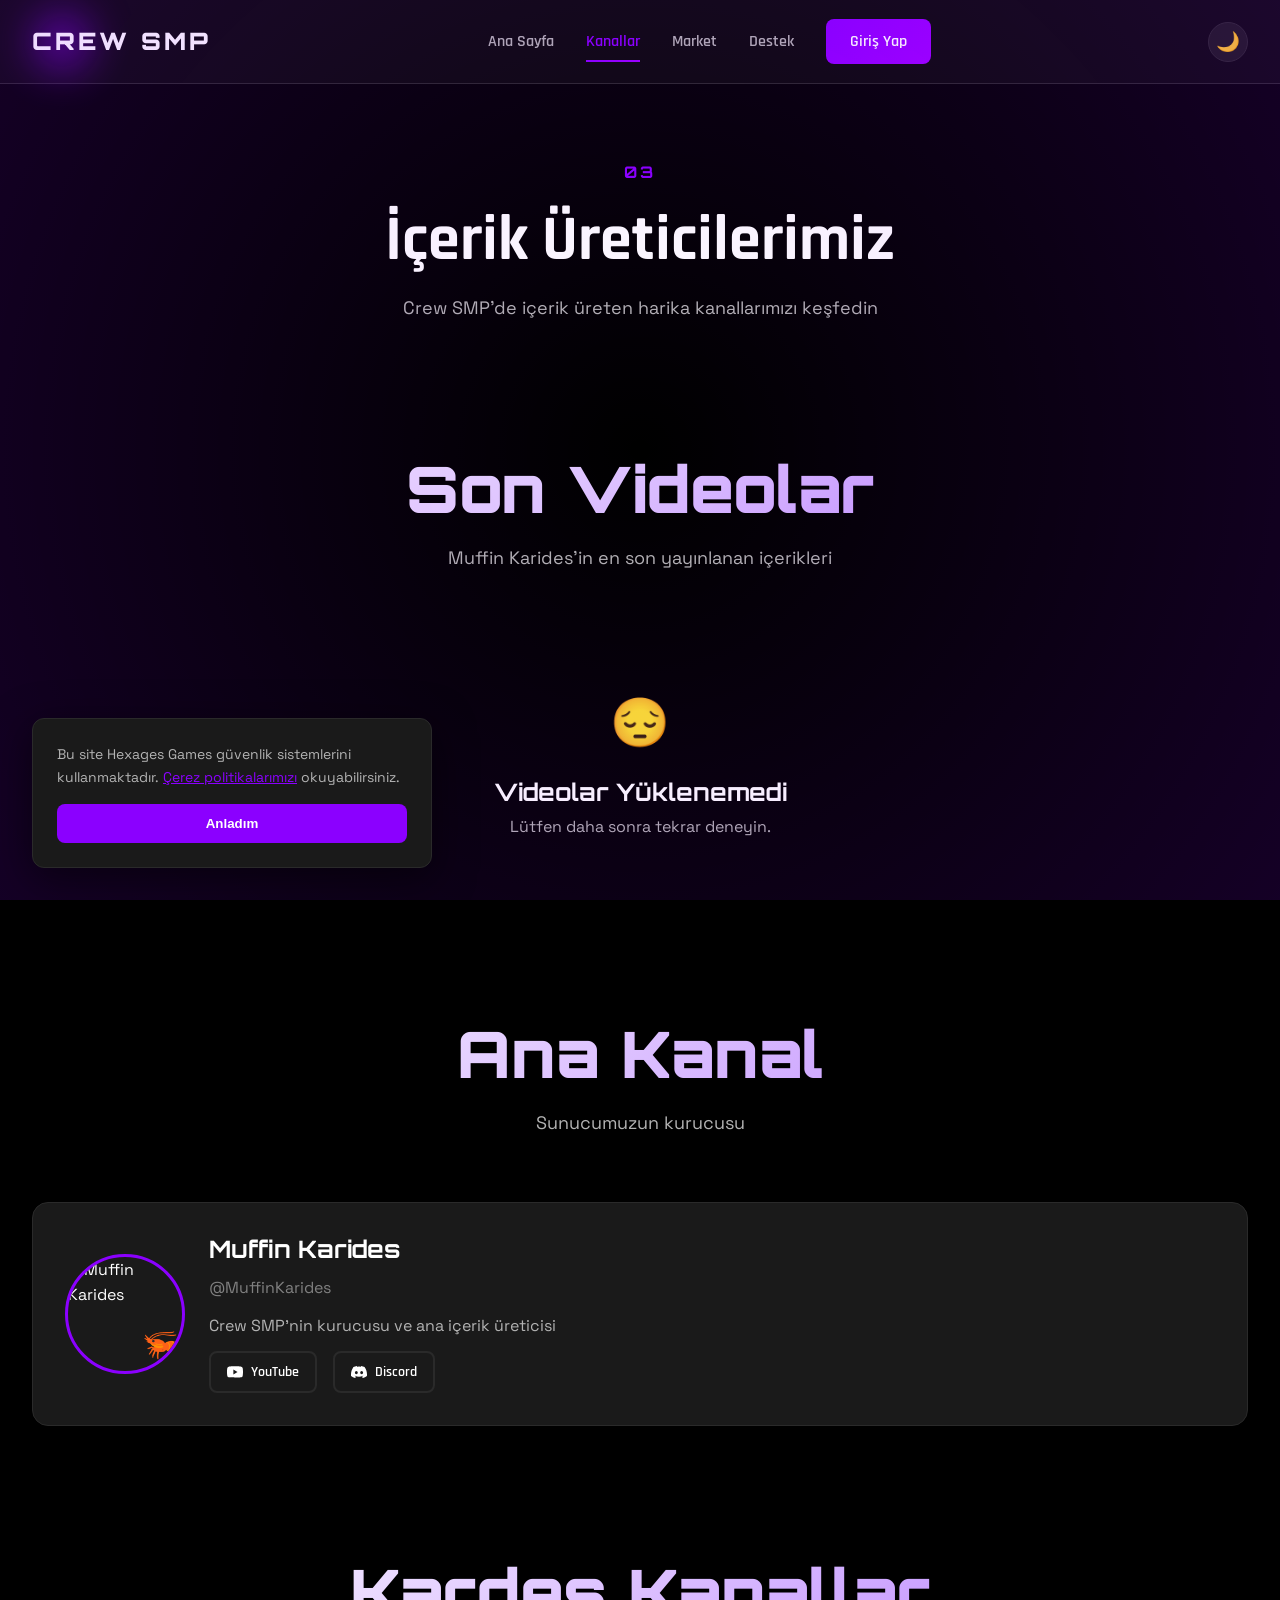
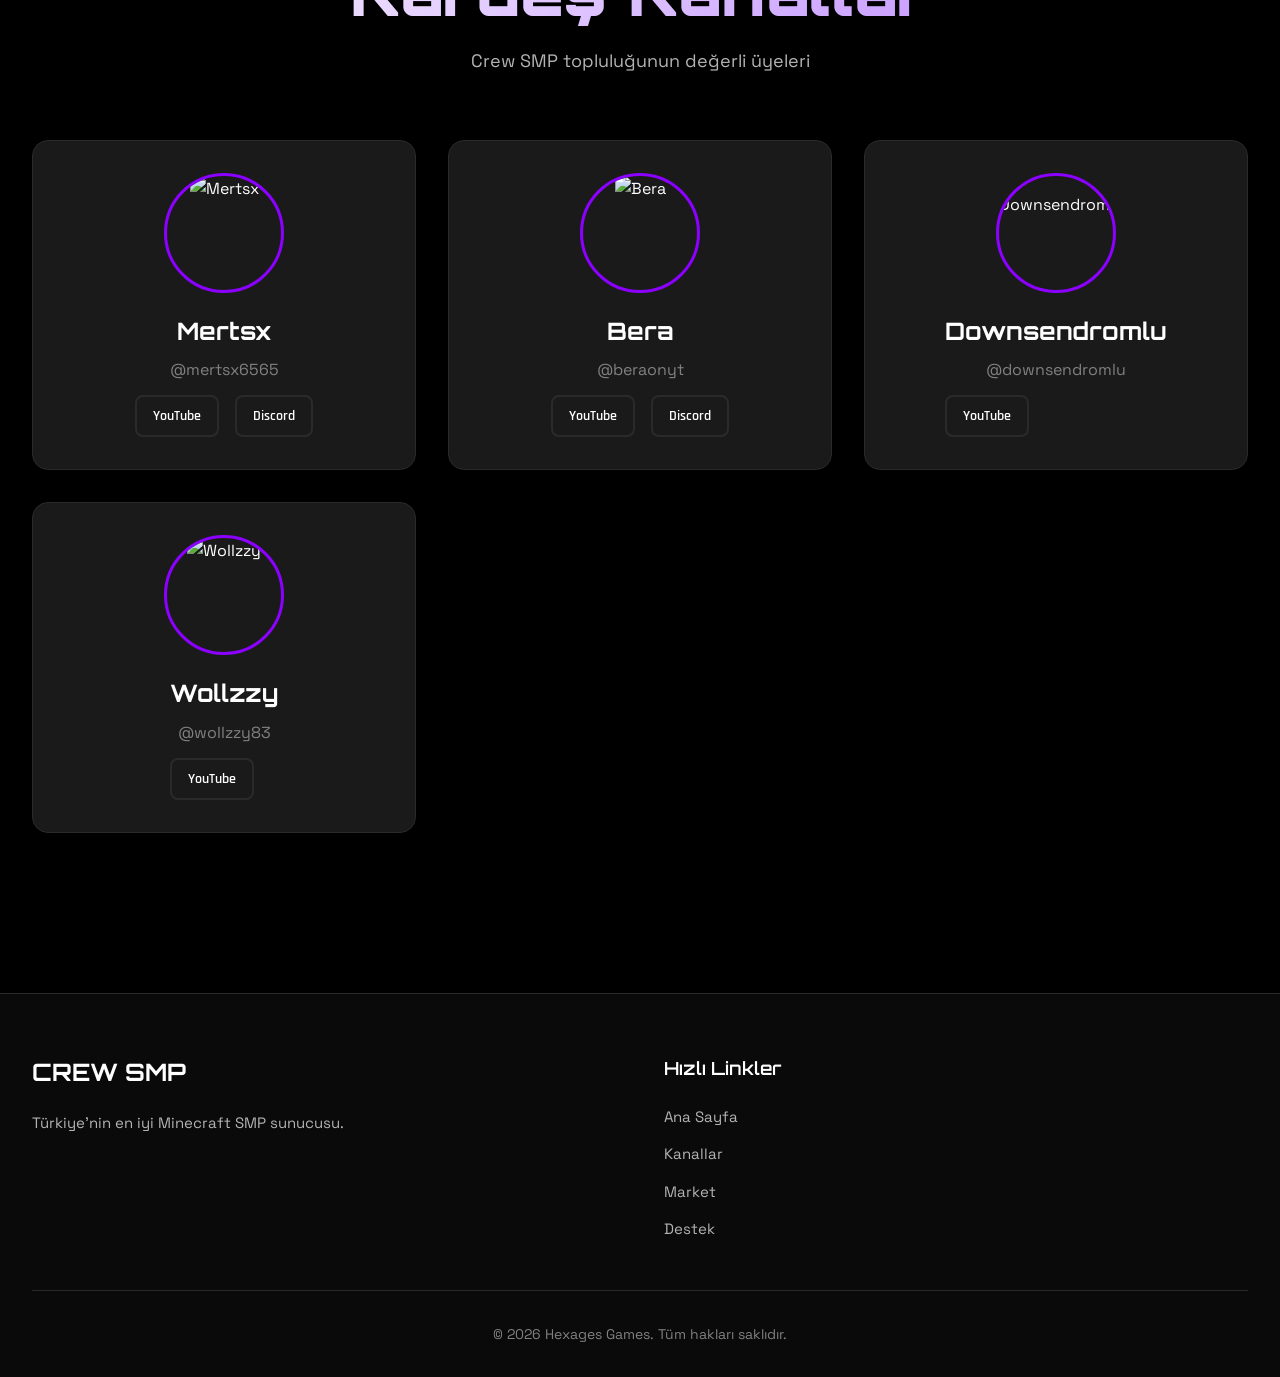
==== commit d496729a: "Tum eski dosyalar silindi ve yeniler yuklendi" ====
--- a/channels.html
+++ b/channels.html
@@ -192,7 +192,7 @@
             <div class="footer-content">
                 <div class="footer-section">
                     <h3 class="footer-title">CREW SMP</h3>
-                    <p class="footer-text">Türkiye'nin en iyi Minecraft survival sunucusu.</p>
+                    <p class="footer-text">Türkiye'nin en iyi Minecraft SMP sunucusu.</p>
                 </div>
                 
                 <div class="footer-section">
@@ -224,5 +224,6 @@
 
     <script src="youtube.js"></script>
     <script src="script.js"></script>
+    <script type="module" src="auth.js"></script>
 </body>
 </html>
--- a/styles.css
+++ b/styles.css
@@ -326,9 +326,9 @@
 
 .server-info {
     display: grid;
-    grid-template-columns: repeat(auto-fit, minmax(200px, 1fr));
-    gap: 1.5rem;
-    max-width: 800px;
+    grid-template-columns: repeat(3, 1fr);
+    gap: 1rem;
+    max-width: 1000px;
     margin: 0 auto;
     animation: fadeIn 1s ease-out 1s both;
 }
@@ -343,6 +343,29 @@
     align-items: center;
     gap: 1rem;
     transition: all 0.3s ease;
+}
+
+.info-card.info-card-highlight {
+    grid-column: 1 / -1;
+    justify-content: center;
+    flex-direction: column;
+    text-align: center;
+    background: linear-gradient(135deg, rgba(139, 0, 255, 0.15), rgba(139, 0, 255, 0.05));
+    border-color: var(--purple-primary);
+    padding: 2rem;
+}
+
+.info-card.info-card-highlight .info-content {
+    align-items: center;
+    text-align: center;
+}
+
+.info-card.info-card-highlight .info-value {
+    font-size: 1.5rem;
+    background: linear-gradient(135deg, var(--text-primary), var(--purple-light));
+    -webkit-background-clip: text;
+    -webkit-text-fill-color: transparent;
+    background-clip: text;
 }
 
 .info-card:hover {
@@ -354,9 +377,10 @@
 .info-icon { font-size: 2rem; filter: grayscale(1); transition: filter 0.3s ease; }
 .info-card:hover .info-icon { filter: grayscale(0); }
 
-.info-content { display: flex; flex-direction: column; align-items: flex-start; text-align: left; }
-.info-label { font-size: 0.875rem; color: var(--text-tertiary); font-weight: 500; }
+.info-content { display: flex; flex-direction: column; align-items: flex-start; text-align: left; gap: 0.25rem; }
+.info-label { font-size: 0.8rem; color: var(--text-tertiary); font-weight: 500; text-transform: uppercase; letter-spacing: 1px; }
 .info-value { font-size: 1rem; font-weight: 600; color: var(--text-primary); font-family: 'Rajdhani', sans-serif; }
+.info-extra { font-size: 0.75rem; color: var(--purple-light); font-weight: 500; }
 
 .scroll-indicator {
     position: absolute;
@@ -591,6 +615,106 @@
 
 /* Auth Pages */
 .auth-container { min-height: 100vh; display: flex; align-items: center; justify-content: center; padding: 8rem 2rem 4rem; }
+
+/* Profile Page */
+.profile-container { min-height: 100vh; display: flex; align-items: center; justify-content: center; padding: 8rem 2rem 4rem; }
+
+.profile-card {
+    background: var(--bg-card);
+    border: 1px solid var(--border-color);
+    border-radius: var(--radius-lg);
+    padding: 3rem;
+    width: 100%;
+    max-width: 480px;
+    box-shadow: var(--card-shadow);
+    animation: fadeInUp 0.6s ease-out;
+    display: flex;
+    flex-direction: column;
+    align-items: center;
+    text-align: center;
+}
+
+.profile-avatar {
+    width: 100px;
+    height: 100px;
+    border-radius: 50%;
+    background: linear-gradient(135deg, var(--purple-primary), var(--purple-secondary));
+    display: flex;
+    align-items: center;
+    justify-content: center;
+    margin-bottom: 1.5rem;
+    box-shadow: 0 0 30px var(--purple-glow);
+    animation: pulse 3s ease-in-out infinite;
+}
+
+.avatar-letter {
+    font-family: 'Orbitron', sans-serif;
+    font-size: 2.5rem;
+    font-weight: 900;
+    color: white;
+}
+
+.profile-info { margin-bottom: 2rem; }
+.profile-name { font-size: 1.75rem; font-weight: 700; margin-bottom: 0.5rem; }
+.profile-email { color: var(--text-secondary); font-size: 1rem; }
+
+.profile-stats {
+    display: grid;
+    grid-template-columns: repeat(3, 1fr);
+    gap: 1rem;
+    width: 100%;
+    margin-bottom: 2rem;
+}
+
+.stat-item {
+    display: flex;
+    flex-direction: column;
+    align-items: center;
+    gap: 0.35rem;
+    padding: 1rem;
+    background: var(--bg-secondary);
+    border-radius: var(--radius-md);
+    border: 1px solid var(--border-color);
+}
+
+.stat-icon { font-size: 1.25rem; }
+.stat-label { font-size: 0.7rem; color: var(--text-tertiary); text-transform: uppercase; letter-spacing: 1px; }
+.stat-value { font-size: 0.9rem; font-weight: 600; color: var(--text-primary); font-family: 'Rajdhani', sans-serif; }
+
+.profile-details { width: 100%; margin-bottom: 2rem; }
+
+.detail-row {
+    display: flex;
+    justify-content: space-between;
+    align-items: center;
+    padding: 0.875rem 0;
+    border-bottom: 1px solid var(--border-color);
+}
+
+.detail-row:last-child { border-bottom: none; }
+.detail-label { font-size: 0.9rem; color: var(--text-secondary); }
+.detail-value { font-size: 0.9rem; font-weight: 600; color: var(--text-primary); }
+
+.profile-actions { display: flex; gap: 1rem; width: 100%; }
+
+.profile-actions .btn { flex: 1; }
+
+.btn-danger {
+    background: rgba(255, 68, 68, 0.1);
+    color: #ff4444;
+    border: 1px solid rgba(255, 68, 68, 0.3);
+}
+
+.btn-danger:hover {
+    background: #ff4444;
+    color: white;
+    transform: translateY(-2px);
+}
+
+@media (max-width: 480px) {
+    .profile-stats { grid-template-columns: 1fr; }
+    .profile-actions { flex-direction: column; }
+}
 
 .auth-card {
     background: var(--bg-card);
@@ -880,6 +1004,7 @@
     .hero-actions { flex-direction: column; width: 100%; }
     .hero-actions .btn { width: 100%; }
     .server-info { grid-template-columns: 1fr; }
+    .info-card.info-card-highlight { grid-column: 1; }
     .features-grid, .videos-grid, .channels-grid { grid-template-columns: 1fr; }
     .footer-content { grid-template-columns: 1fr; text-align: center; }
     .footer-social { justify-content: center; }
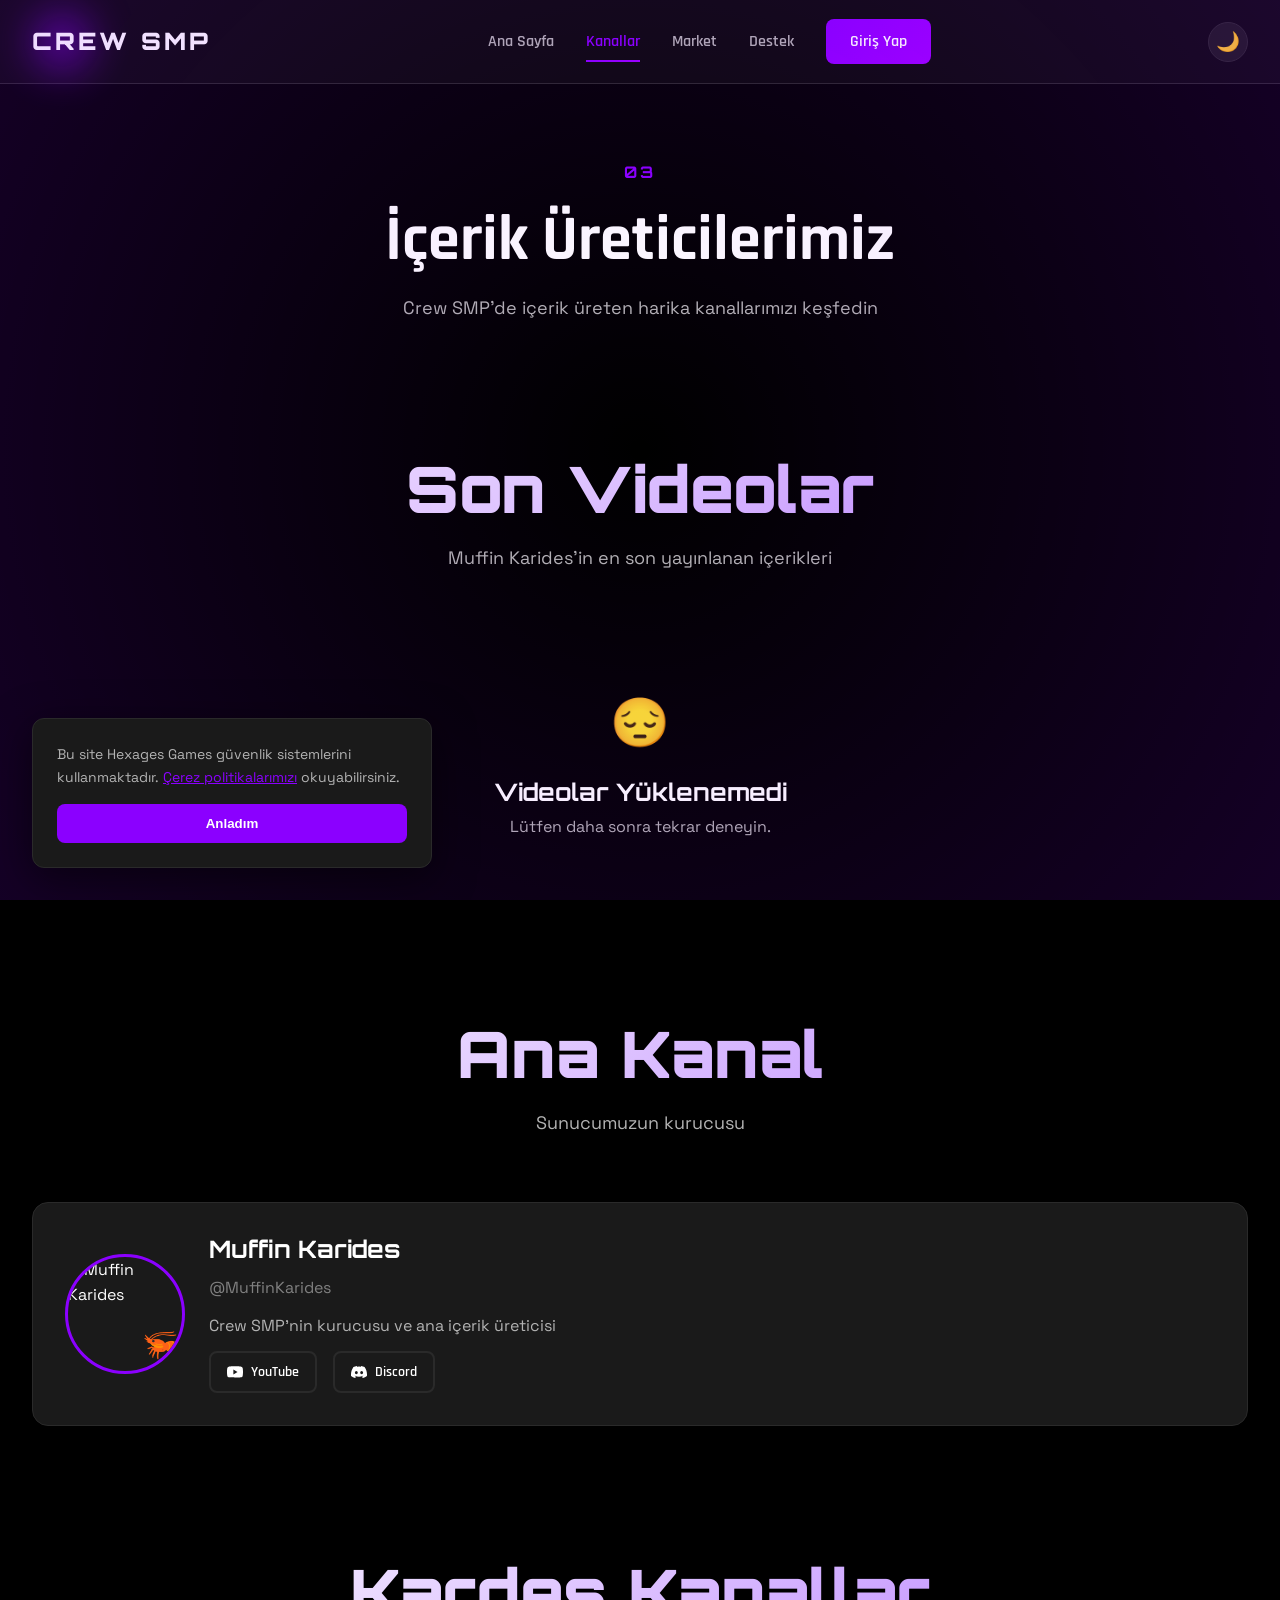
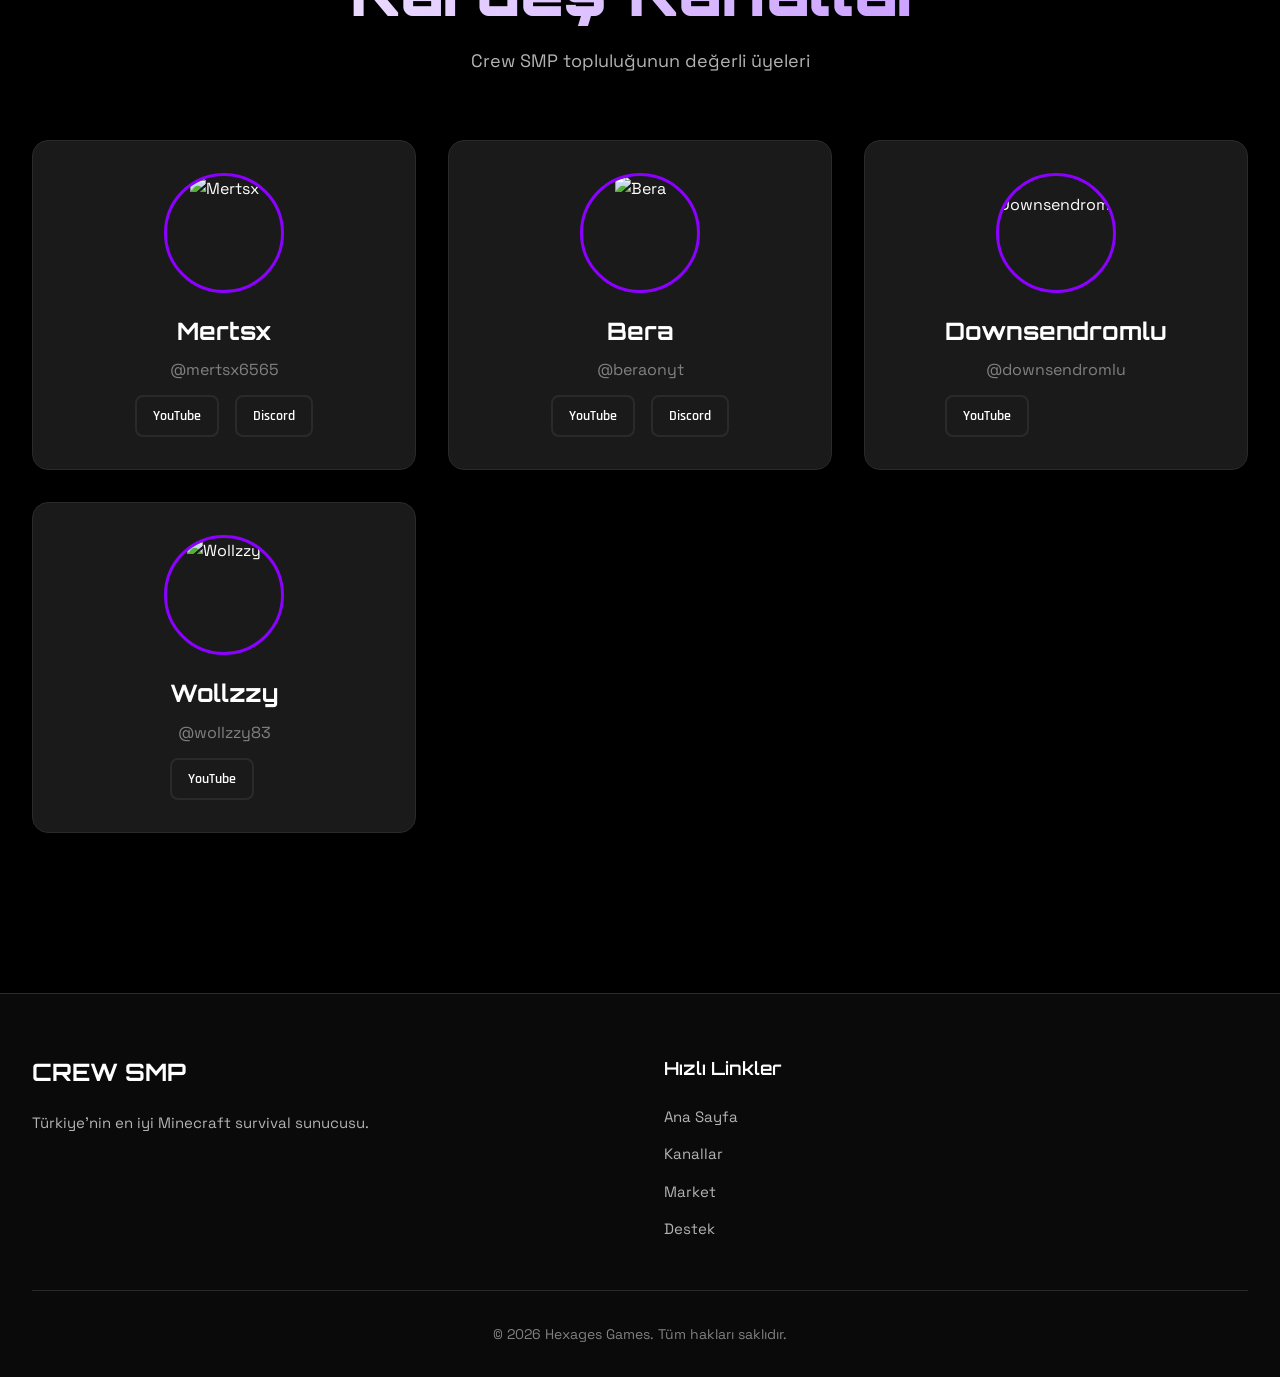
==== commit bab2e15d: "Tum eski dosyalar silindi ve yeniler yuklendi" ====
--- a/channels.html
+++ b/channels.html
@@ -192,7 +192,7 @@
             <div class="footer-content">
                 <div class="footer-section">
                     <h3 class="footer-title">CREW SMP</h3>
-                    <p class="footer-text">Türkiye'nin en iyi Minecraft SMP sunucusu.</p>
+                    <p class="footer-text">Türkiye'nin en iyi Minecraft survival sunucusu.</p>
                 </div>
                 
                 <div class="footer-section">
@@ -224,6 +224,5 @@
 
     <script src="youtube.js"></script>
     <script src="script.js"></script>
-    <script type="module" src="auth.js"></script>
 </body>
 </html>
--- a/styles.css
+++ b/styles.css
@@ -326,9 +326,9 @@
 
 .server-info {
     display: grid;
-    grid-template-columns: repeat(3, 1fr);
-    gap: 1rem;
-    max-width: 1000px;
+    grid-template-columns: repeat(auto-fit, minmax(200px, 1fr));
+    gap: 1.5rem;
+    max-width: 800px;
     margin: 0 auto;
     animation: fadeIn 1s ease-out 1s both;
 }
@@ -343,29 +343,6 @@
     align-items: center;
     gap: 1rem;
     transition: all 0.3s ease;
-}
-
-.info-card.info-card-highlight {
-    grid-column: 1 / -1;
-    justify-content: center;
-    flex-direction: column;
-    text-align: center;
-    background: linear-gradient(135deg, rgba(139, 0, 255, 0.15), rgba(139, 0, 255, 0.05));
-    border-color: var(--purple-primary);
-    padding: 2rem;
-}
-
-.info-card.info-card-highlight .info-content {
-    align-items: center;
-    text-align: center;
-}
-
-.info-card.info-card-highlight .info-value {
-    font-size: 1.5rem;
-    background: linear-gradient(135deg, var(--text-primary), var(--purple-light));
-    -webkit-background-clip: text;
-    -webkit-text-fill-color: transparent;
-    background-clip: text;
 }
 
 .info-card:hover {
@@ -377,10 +354,9 @@
 .info-icon { font-size: 2rem; filter: grayscale(1); transition: filter 0.3s ease; }
 .info-card:hover .info-icon { filter: grayscale(0); }
 
-.info-content { display: flex; flex-direction: column; align-items: flex-start; text-align: left; gap: 0.25rem; }
-.info-label { font-size: 0.8rem; color: var(--text-tertiary); font-weight: 500; text-transform: uppercase; letter-spacing: 1px; }
+.info-content { display: flex; flex-direction: column; align-items: flex-start; text-align: left; }
+.info-label { font-size: 0.875rem; color: var(--text-tertiary); font-weight: 500; }
 .info-value { font-size: 1rem; font-weight: 600; color: var(--text-primary); font-family: 'Rajdhani', sans-serif; }
-.info-extra { font-size: 0.75rem; color: var(--purple-light); font-weight: 500; }
 
 .scroll-indicator {
     position: absolute;
@@ -615,106 +591,6 @@
 
 /* Auth Pages */
 .auth-container { min-height: 100vh; display: flex; align-items: center; justify-content: center; padding: 8rem 2rem 4rem; }
-
-/* Profile Page */
-.profile-container { min-height: 100vh; display: flex; align-items: center; justify-content: center; padding: 8rem 2rem 4rem; }
-
-.profile-card {
-    background: var(--bg-card);
-    border: 1px solid var(--border-color);
-    border-radius: var(--radius-lg);
-    padding: 3rem;
-    width: 100%;
-    max-width: 480px;
-    box-shadow: var(--card-shadow);
-    animation: fadeInUp 0.6s ease-out;
-    display: flex;
-    flex-direction: column;
-    align-items: center;
-    text-align: center;
-}
-
-.profile-avatar {
-    width: 100px;
-    height: 100px;
-    border-radius: 50%;
-    background: linear-gradient(135deg, var(--purple-primary), var(--purple-secondary));
-    display: flex;
-    align-items: center;
-    justify-content: center;
-    margin-bottom: 1.5rem;
-    box-shadow: 0 0 30px var(--purple-glow);
-    animation: pulse 3s ease-in-out infinite;
-}
-
-.avatar-letter {
-    font-family: 'Orbitron', sans-serif;
-    font-size: 2.5rem;
-    font-weight: 900;
-    color: white;
-}
-
-.profile-info { margin-bottom: 2rem; }
-.profile-name { font-size: 1.75rem; font-weight: 700; margin-bottom: 0.5rem; }
-.profile-email { color: var(--text-secondary); font-size: 1rem; }
-
-.profile-stats {
-    display: grid;
-    grid-template-columns: repeat(3, 1fr);
-    gap: 1rem;
-    width: 100%;
-    margin-bottom: 2rem;
-}
-
-.stat-item {
-    display: flex;
-    flex-direction: column;
-    align-items: center;
-    gap: 0.35rem;
-    padding: 1rem;
-    background: var(--bg-secondary);
-    border-radius: var(--radius-md);
-    border: 1px solid var(--border-color);
-}
-
-.stat-icon { font-size: 1.25rem; }
-.stat-label { font-size: 0.7rem; color: var(--text-tertiary); text-transform: uppercase; letter-spacing: 1px; }
-.stat-value { font-size: 0.9rem; font-weight: 600; color: var(--text-primary); font-family: 'Rajdhani', sans-serif; }
-
-.profile-details { width: 100%; margin-bottom: 2rem; }
-
-.detail-row {
-    display: flex;
-    justify-content: space-between;
-    align-items: center;
-    padding: 0.875rem 0;
-    border-bottom: 1px solid var(--border-color);
-}
-
-.detail-row:last-child { border-bottom: none; }
-.detail-label { font-size: 0.9rem; color: var(--text-secondary); }
-.detail-value { font-size: 0.9rem; font-weight: 600; color: var(--text-primary); }
-
-.profile-actions { display: flex; gap: 1rem; width: 100%; }
-
-.profile-actions .btn { flex: 1; }
-
-.btn-danger {
-    background: rgba(255, 68, 68, 0.1);
-    color: #ff4444;
-    border: 1px solid rgba(255, 68, 68, 0.3);
-}
-
-.btn-danger:hover {
-    background: #ff4444;
-    color: white;
-    transform: translateY(-2px);
-}
-
-@media (max-width: 480px) {
-    .profile-stats { grid-template-columns: 1fr; }
-    .profile-actions { flex-direction: column; }
-}
 
 .auth-card {
     background: var(--bg-card);
@@ -1004,7 +880,6 @@
     .hero-actions { flex-direction: column; width: 100%; }
     .hero-actions .btn { width: 100%; }
     .server-info { grid-template-columns: 1fr; }
-    .info-card.info-card-highlight { grid-column: 1; }
     .features-grid, .videos-grid, .channels-grid { grid-template-columns: 1fr; }
     .footer-content { grid-template-columns: 1fr; text-align: center; }
     .footer-social { justify-content: center; }
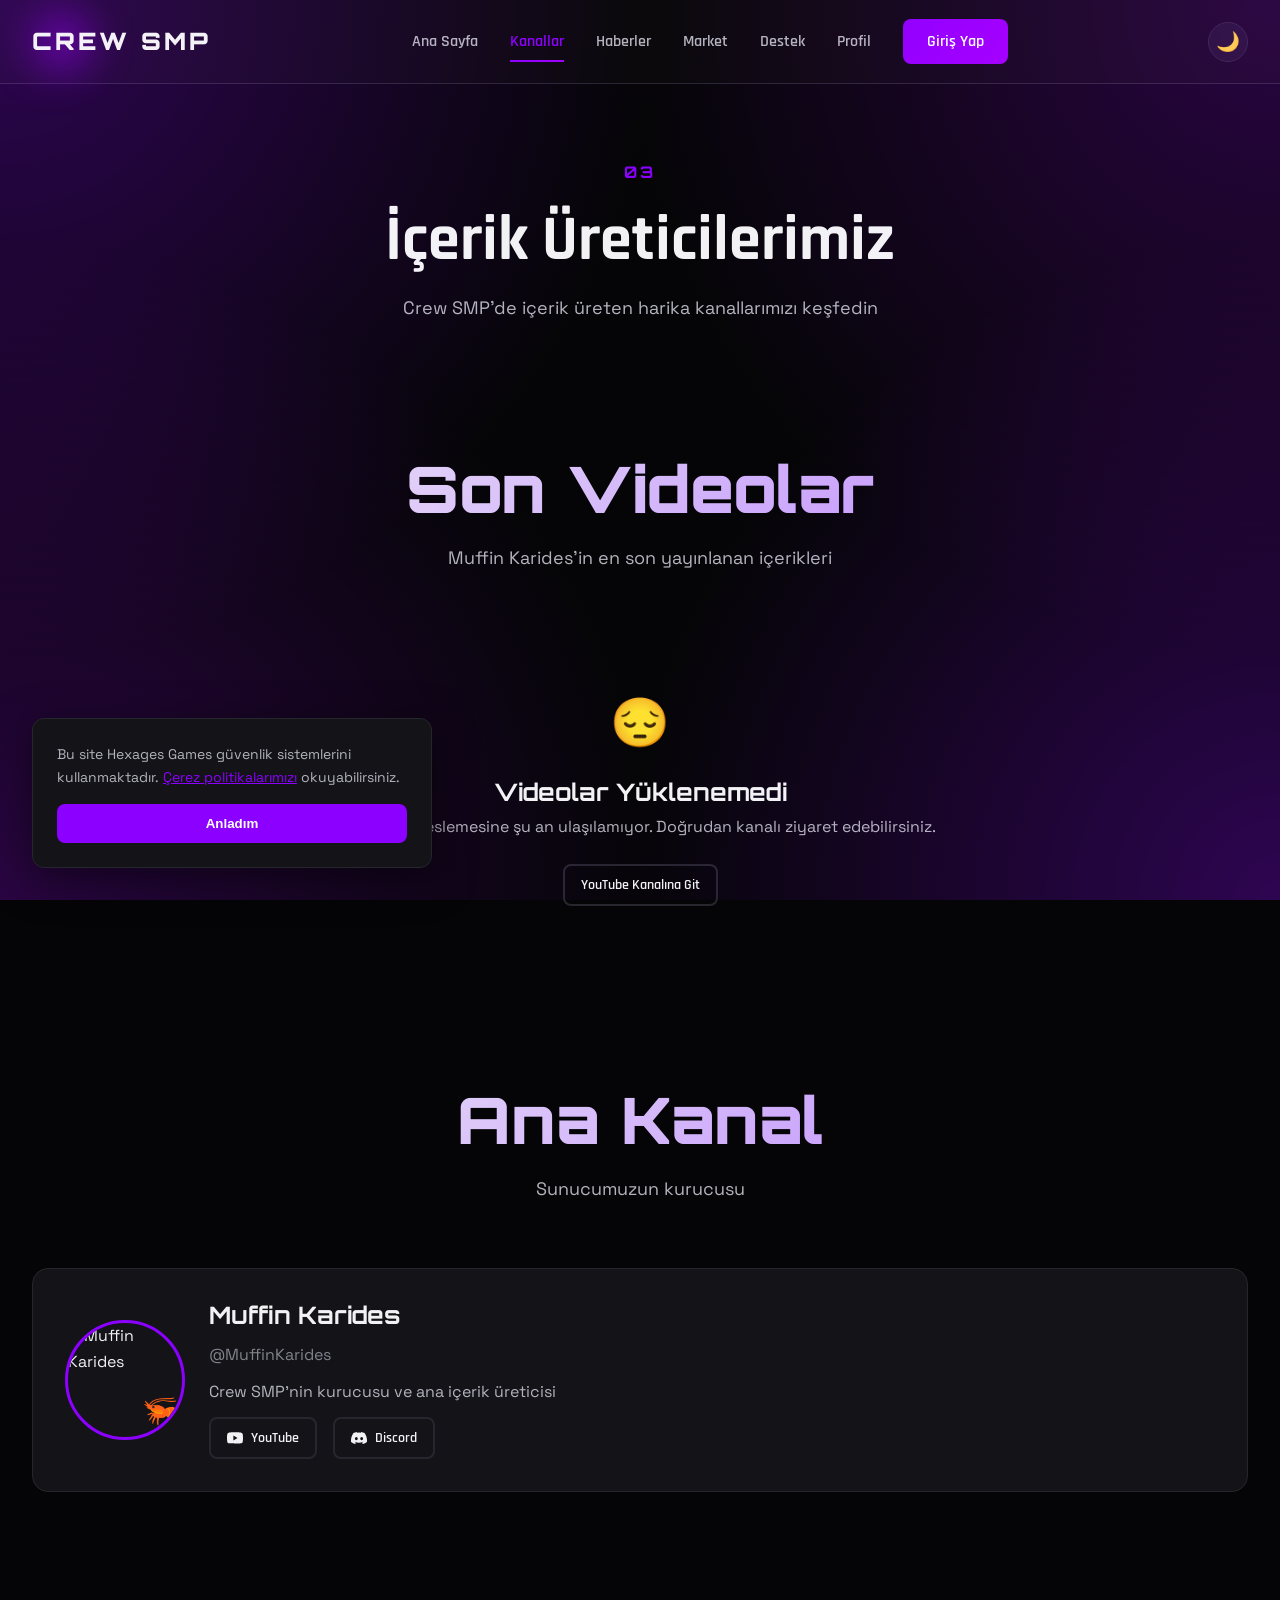
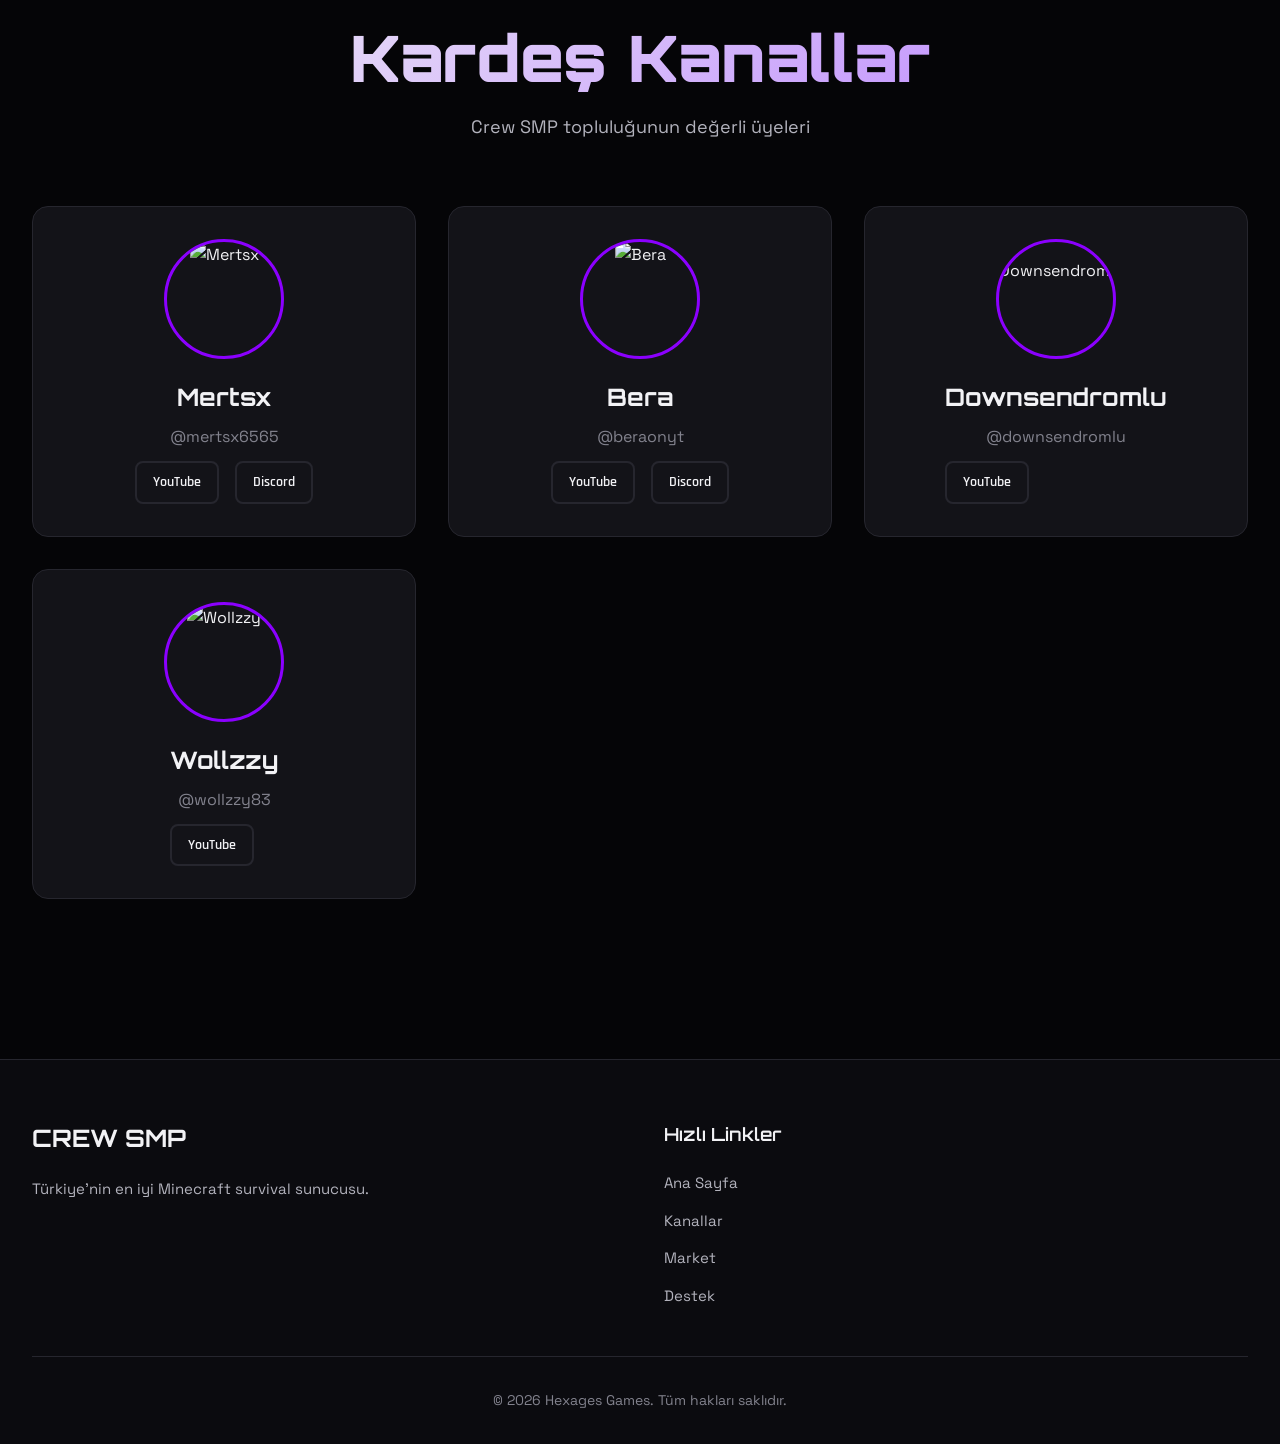
==== commit 15fc85c9: "Tum eski dosyalar silindi ve yeniler yuklendi" ====
--- a/channels.html
+++ b/channels.html
@@ -23,8 +23,10 @@
             <div class="nav-links" id="navLinks">
                 <a href="index.html" class="nav-link">Ana Sayfa</a>
                 <a href="channels.html" class="nav-link active">Kanallar</a>
+                <a href="haberler.html" class="nav-link">Haberler</a>
                 <a href="market.html" class="nav-link">Market</a>
                 <a href="tickets.html" class="nav-link">Destek</a>
+                <a href="profile.html" class="nav-link">Profil</a>
                 <a href="login.html" class="nav-link nav-cta">Giriş Yap</a>
             </div>
             
@@ -83,7 +85,7 @@
             <div class="channels-grid">
                 <div class="channel-card main-channel">
                     <div class="channel-avatar">
-                        <img src="https://yt3.googleusercontent.com/ytc/AIdro_mI9uOBnL4FxTZ5-lqSZJ9Y0AqVPmE3VqOdLgLYYw=s176-c-k-c0x00ffffff-no-rj" alt="Muffin Karides" loading="lazy">
+                        <img src="https://unavatar.io/youtube/MuffinKarides" data-yt-avatar="MuffinKarides" alt="Muffin Karides" loading="lazy" onerror="this.onerror=null;this.src='https://placehold.co/176x176/1a1a1a/8B00FF?text=MK'">
                         <div class="channel-badge">🦐</div>
                     </div>
                     <div class="channel-info">
@@ -120,7 +122,7 @@
             <div class="channels-grid">
                 <div class="channel-card">
                     <div class="channel-avatar">
-                        <img src="https://via.placeholder.com/120x120/8B00FF/ffffff?text=M" alt="Mertsx" loading="lazy">
+                        <img src="https://unavatar.io/youtube/Mertsx" data-yt-avatar="Mertsx" alt="Mertsx" loading="lazy" onerror="this.onerror=null;this.src='https://placehold.co/120x120/8B00FF/ffffff?text=M'">
                     </div>
                     <div class="channel-info">
                         <h3 class="channel-name">Mertsx</h3>
@@ -138,7 +140,7 @@
                 
                 <div class="channel-card">
                     <div class="channel-avatar">
-                        <img src="https://via.placeholder.com/120x120/8B00FF/ffffff?text=B" alt="Bera" loading="lazy">
+                        <img src="https://unavatar.io/youtube/beraon" data-yt-avatar="beraon" alt="Bera" loading="lazy" onerror="this.onerror=null;this.src='https://placehold.co/120x120/8B00FF/ffffff?text=B'">
                     </div>
                     <div class="channel-info">
                         <h3 class="channel-name">Bera</h3>
@@ -156,7 +158,7 @@
                 
                 <div class="channel-card">
                     <div class="channel-avatar">
-                        <img src="https://via.placeholder.com/120x120/8B00FF/ffffff?text=D" alt="Downsendromlu" loading="lazy">
+                        <img src="https://unavatar.io/youtube/mmorss_mc" data-yt-avatar="mmorss_mc" alt="Downsendromlu" loading="lazy" onerror="this.onerror=null;this.src='https://placehold.co/120x120/8B00FF/ffffff?text=D'">
                     </div>
                     <div class="channel-info">
                         <h3 class="channel-name">Downsendromlu</h3>
@@ -171,7 +173,7 @@
                 
                 <div class="channel-card">
                     <div class="channel-avatar">
-                        <img src="https://via.placeholder.com/120x120/8B00FF/ffffff?text=W" alt="Wollzzy" loading="lazy">
+                        <img src="https://unavatar.io/youtube/wollzzy" data-yt-avatar="wollzzy" alt="Wollzzy" loading="lazy" onerror="this.onerror=null;this.src='https://placehold.co/120x120/8B00FF/ffffff?text=W'">
                     </div>
                     <div class="channel-info">
                         <h3 class="channel-name">Wollzzy</h3>
@@ -223,6 +225,7 @@
     </div>
 
     <script src="youtube.js"></script>
+    <script type="module" src="nav-auth.js"></script>
     <script src="script.js"></script>
 </body>
 </html>
--- a/styles.css
+++ b/styles.css
@@ -5,20 +5,28 @@
 
 /* CSS Variables */
 :root {
-    --bg-primary: #000000;
-    --bg-secondary: #0a0a0a;
-    --bg-tertiary: #141414;
-    --bg-card: #1a1a1a;
+    /* Saf siyah/beyaz yerine daha yumuşak, göz yormayan tonlar kullanılıyor
+       ("siyah beyaz uyumu" için) ve köşelerden süzülen mor ışık efekti
+       için dört köşeye konumlanmış radial-gradient katmanları tanımlanıyor. */
+    --bg-primary: #050507;
+    --bg-secondary: #0b0b0f;
+    --bg-tertiary: #16161c;
+    --bg-card: #131318;
     --purple-primary: #8B00FF;
     --purple-secondary: #9D00FF;
     --purple-glow: rgba(139, 0, 255, 0.5);
     --purple-light: #B87FFF;
-    --text-primary: #ffffff;
-    --text-secondary: #b3b3b3;
-    --text-tertiary: #808080;
-    --border-color: #2a2a2a;
-    --divider-color: #333333;
-    --vignette-gradient: radial-gradient(circle at center, transparent 0%, rgba(139, 0, 255, 0.15) 100%);
+    --text-primary: #f2f2f5;
+    --text-secondary: #b3b3bd;
+    --text-tertiary: #82828d;
+    --border-color: #26262e;
+    --divider-color: #333340;
+    --vignette-gradient:
+        radial-gradient(circle at 0% 0%, rgba(139, 0, 255, 0.30) 0%, transparent 42%),
+        radial-gradient(circle at 100% 0%, rgba(157, 0, 255, 0.24) 0%, transparent 42%),
+        radial-gradient(circle at 0% 100%, rgba(157, 0, 255, 0.24) 0%, transparent 42%),
+        radial-gradient(circle at 100% 100%, rgba(139, 0, 255, 0.30) 0%, transparent 42%),
+        radial-gradient(ellipse at center, transparent 40%, rgba(0, 0, 0, 0.55) 100%);
     --glow-shadow: 0 0 20px var(--purple-glow);
     --card-shadow: 0 10px 40px rgba(0, 0, 0, 0.5);
     --spacing-xs: 0.5rem;
@@ -33,17 +41,21 @@
 }
 
 .light-theme {
-    --bg-primary: #ffffff;
-    --bg-secondary: #f5f5f5;
-    --bg-tertiary: #ebebeb;
+    --bg-primary: #fafafa;
+    --bg-secondary: #f2f2f4;
+    --bg-tertiary: #e8e8ec;
     --bg-card: #ffffff;
-    --text-primary: #000000;
-    --text-secondary: #4d4d4d;
-    --text-tertiary: #808080;
-    --border-color: #e0e0e0;
-    --divider-color: #cccccc;
-    --vignette-gradient: radial-gradient(circle at center, transparent 0%, rgba(139, 0, 255, 0.08) 100%);
-    --card-shadow: 0 10px 40px rgba(0, 0, 0, 0.1);
+    --text-primary: #16161a;
+    --text-secondary: #4a4a55;
+    --text-tertiary: #7a7a85;
+    --border-color: #e2e2e8;
+    --divider-color: #d5d5dd;
+    --vignette-gradient:
+        radial-gradient(circle at 0% 0%, rgba(139, 0, 255, 0.14) 0%, transparent 42%),
+        radial-gradient(circle at 100% 0%, rgba(157, 0, 255, 0.11) 0%, transparent 42%),
+        radial-gradient(circle at 0% 100%, rgba(157, 0, 255, 0.11) 0%, transparent 42%),
+        radial-gradient(circle at 100% 100%, rgba(139, 0, 255, 0.14) 0%, transparent 42%);
+    --card-shadow: 0 10px 40px rgba(0, 0, 0, 0.08);
 }
 
 * { margin: 0; padding: 0; box-sizing: border-box; }
@@ -63,9 +75,14 @@
     top: 0; left: 0;
     width: 100%; height: 100%;
     background: var(--vignette-gradient);
+    background-attachment: fixed;
+    mix-blend-mode: screen;
     pointer-events: none;
     z-index: 9999;
-}
+    transition: background 0.4s ease;
+}
+
+.light-theme .vignette-overlay { mix-blend-mode: normal; }
 
 .container {
     max-width: 1400px;
@@ -898,4 +915,234 @@
 .text-center { text-align: center; }
 .text-gradient { background: linear-gradient(135deg, var(--text-primary), var(--purple-light)); -webkit-background-clip: text; -webkit-text-fill-color: transparent; background-clip: text; }
 .mb-1 { margin-bottom: 0.5rem; } .mb-2 { margin-bottom: 1rem; } .mb-3 { margin-bottom: 1.5rem; } .mb-4 { margin-bottom: 2rem; }
-.mt-1 { margin-top: 0.5rem; } .mt-2 { margin-top: 1rem; } .mt-3 { margin-top: 1.5rem; } .mt-4 { margin-top: 2rem; }+.mt-1 { margin-top: 0.5rem; } .mt-2 { margin-top: 1rem; } .mt-3 { margin-top: 1.5rem; } .mt-4 { margin-top: 2rem; }
+
+/* ==========================================
+   Nav Admin Tag
+   ========================================== */
+.admin-tag {
+    display: inline-block;
+    margin-left: 0.4rem;
+    background: linear-gradient(135deg, var(--purple-primary), var(--purple-secondary));
+    color: #fff;
+    font-size: 0.65rem;
+    font-weight: 700;
+    padding: 0.1rem 0.45rem;
+    border-radius: 50px;
+    letter-spacing: 0.5px;
+    vertical-align: middle;
+}
+
+/* ==========================================
+   Ticket Admin Panel
+   ========================================== */
+.admin-badge-area { display: none; margin-bottom: 2rem; }
+.admin-badge-area.show { display: block; }
+.admin-badge {
+    display: inline-flex;
+    align-items: center;
+    gap: 0.5rem;
+    background: rgba(139, 0, 255, 0.12);
+    border: 1px solid var(--purple-primary);
+    color: var(--purple-light);
+    padding: 0.6rem 1.25rem;
+    border-radius: 50px;
+    font-weight: 600;
+    font-size: 0.9rem;
+}
+
+.ticket-owner {
+    display: block;
+    font-size: 0.875rem;
+    color: var(--text-tertiary);
+    margin-bottom: 0.5rem;
+}
+
+.ticket-admin-reply {
+    background: rgba(139, 0, 255, 0.08);
+    border-left: 3px solid var(--purple-primary);
+    border-radius: var(--radius-sm);
+    padding: 0.75rem 1rem;
+    margin: 0.75rem 0;
+}
+
+.reply-badge { display: block; font-size: 0.8rem; font-weight: 700; color: var(--purple-light); margin-bottom: 0.35rem; }
+.ticket-admin-reply p { color: var(--text-secondary); font-size: 0.938rem; line-height: 1.5; }
+
+.ticket-admin-controls {
+    margin-top: 1rem;
+    padding-top: 1rem;
+    border-top: 1px dashed var(--border-color);
+    display: flex;
+    flex-direction: column;
+    gap: 0.75rem;
+}
+
+.ticket-reply-input { resize: vertical; min-height: 60px; }
+.ticket-admin-actions { display: flex; gap: 0.75rem; flex-wrap: wrap; }
+
+/* ==========================================
+   Haberler / News + Forms
+   ========================================== */
+.admin-panel-section { padding: 1rem 0 2rem; }
+
+.admin-panel-card {
+    background: var(--bg-card);
+    border: 1px solid var(--purple-primary);
+    border-radius: var(--radius-lg);
+    padding: 2rem;
+    box-shadow: 0 0 30px rgba(139, 0, 255, 0.12);
+}
+
+.admin-type-switch { display: flex; gap: 0.75rem; margin: 1rem 0 1.5rem; }
+
+.type-btn {
+    flex: 1;
+    background: var(--bg-secondary);
+    border: 1px solid var(--border-color);
+    color: var(--text-secondary);
+    padding: 0.75rem 1rem;
+    border-radius: var(--radius-sm);
+    font-weight: 600;
+    cursor: pointer;
+    transition: all 0.3s ease;
+}
+
+.type-btn.active, .type-btn:hover { border-color: var(--purple-primary); color: var(--purple-light); background: rgba(139, 0, 255, 0.08); }
+
+.form-fields-builder { border-top: 1px dashed var(--border-color); padding-top: 1rem; margin-top: 0.5rem; }
+.fields-list { display: flex; flex-direction: column; gap: 0.75rem; margin: 0.75rem 0; }
+
+.field-row { display: grid; grid-template-columns: 1fr 140px 40px; gap: 0.5rem; align-items: center; }
+
+.remove-field-btn {
+    background: rgba(255, 68, 68, 0.1);
+    border: 1px solid rgba(255, 68, 68, 0.3);
+    color: #ff6b6b;
+    border-radius: var(--radius-sm);
+    width: 40px; height: 42px;
+    cursor: pointer;
+    font-weight: 700;
+    transition: all 0.2s ease;
+}
+.remove-field-btn:hover { background: rgba(255, 68, 68, 0.2); }
+
+.news-feed-section { padding: 1rem 0 var(--spacing-lg); }
+.news-feed { display: grid; grid-template-columns: repeat(auto-fill, minmax(340px, 1fr)); gap: 2rem; }
+
+.news-card {
+    background: var(--bg-card);
+    border: 1px solid var(--border-color);
+    border-radius: var(--radius-lg);
+    padding: 1.5rem;
+    display: flex;
+    flex-direction: column;
+    gap: 0.75rem;
+    transition: all 0.3s ease;
+}
+
+.news-card:hover { border-color: var(--purple-primary); box-shadow: 0 10px 30px rgba(139, 0, 255, 0.15); }
+
+.news-card-header { display: flex; align-items: center; gap: 0.75rem; }
+
+.news-type-badge {
+    font-size: 0.75rem;
+    font-weight: 700;
+    padding: 0.25rem 0.75rem;
+    border-radius: 50px;
+    background: rgba(139, 0, 255, 0.12);
+    color: var(--purple-light);
+}
+.news-type-badge.form { background: rgba(0, 200, 150, 0.12); color: #4fe3c1; }
+
+.news-date { font-size: 0.8rem; color: var(--text-tertiary); margin-left: auto; }
+.news-delete-btn { background: none; border: none; cursor: pointer; font-size: 1rem; opacity: 0.6; transition: opacity 0.2s ease; }
+.news-delete-btn:hover { opacity: 1; }
+
+.news-image { border-radius: var(--radius-md); overflow: hidden; }
+.news-image img { width: 100%; display: block; max-height: 220px; object-fit: cover; }
+
+.news-title { font-size: 1.25rem; font-weight: 700; color: var(--text-primary); }
+.news-content { color: var(--text-secondary); font-size: 0.95rem; line-height: 1.6; white-space: pre-wrap; }
+
+.news-response-form { gap: 1rem; margin-top: 0.5rem; }
+.form-login-hint { color: var(--text-tertiary); font-size: 0.875rem; margin-top: 0.5rem; }
+
+.responses-list { display: flex; flex-direction: column; gap: 0.75rem; margin-top: 0.75rem; max-height: 300px; overflow-y: auto; }
+
+.response-item {
+    background: var(--bg-secondary);
+    border: 1px solid var(--border-color);
+    border-radius: var(--radius-sm);
+    padding: 0.75rem 1rem;
+    font-size: 0.875rem;
+}
+.response-item strong { display: block; color: var(--purple-light); margin-bottom: 0.35rem; }
+.response-item p { color: var(--text-secondary); margin: 0.15rem 0; }
+
+/* ==========================================
+   Profile Page
+   ========================================== */
+.profile-section { padding: 10rem 0 var(--spacing-lg); }
+
+.profile-header-card {
+    background: var(--bg-card);
+    border: 1px solid var(--border-color);
+    border-radius: var(--radius-lg);
+    padding: 2.5rem;
+    display: flex;
+    align-items: center;
+    gap: 2rem;
+    margin-bottom: 2rem;
+    flex-wrap: wrap;
+}
+
+.profile-avatar-wrap { position: relative; }
+
+.profile-avatar {
+    width: 110px; height: 110px;
+    border-radius: 50%;
+    object-fit: cover;
+    border: 3px solid var(--purple-primary);
+    background: var(--bg-secondary);
+}
+
+.profile-admin-badge {
+    position: absolute;
+    bottom: -6px; left: 50%;
+    transform: translateX(-50%);
+    display: inline-flex;
+    background: linear-gradient(135deg, var(--purple-primary), var(--purple-secondary));
+    color: #fff;
+    font-size: 0.65rem;
+    font-weight: 700;
+    padding: 0.2rem 0.6rem;
+    border-radius: 50px;
+    white-space: nowrap;
+}
+
+.profile-header-info { flex: 1; min-width: 200px; }
+.profile-username { font-size: 1.75rem; font-weight: 700; margin-bottom: 0.25rem; }
+.profile-email { color: var(--text-secondary); margin-bottom: 0.25rem; }
+.profile-joined { color: var(--text-tertiary); font-size: 0.875rem; }
+
+.profile-grid { display: grid; grid-template-columns: 1fr 1fr; gap: 2rem; }
+
+.profile-card {
+    background: var(--bg-card);
+    border: 1px solid var(--border-color);
+    border-radius: var(--radius-lg);
+    padding: 2rem;
+}
+
+.profile-stats { display: flex; flex-direction: column; gap: 1rem; }
+.profile-stat { display: flex; justify-content: space-between; align-items: center; padding: 0.75rem 0; border-bottom: 1px solid var(--border-color); }
+.stat-label { color: var(--text-tertiary); font-size: 0.875rem; }
+.stat-value { color: var(--text-primary); font-weight: 600; }
+.uid-value { font-size: 0.75rem; font-family: monospace; color: var(--text-secondary); word-break: break-all; text-align: right; max-width: 60%; }
+
+@media (max-width: 900px) {
+    .profile-grid { grid-template-columns: 1fr; }
+    .field-row { grid-template-columns: 1fr; }
+    .profile-header-card { flex-direction: column; text-align: center; }
+}
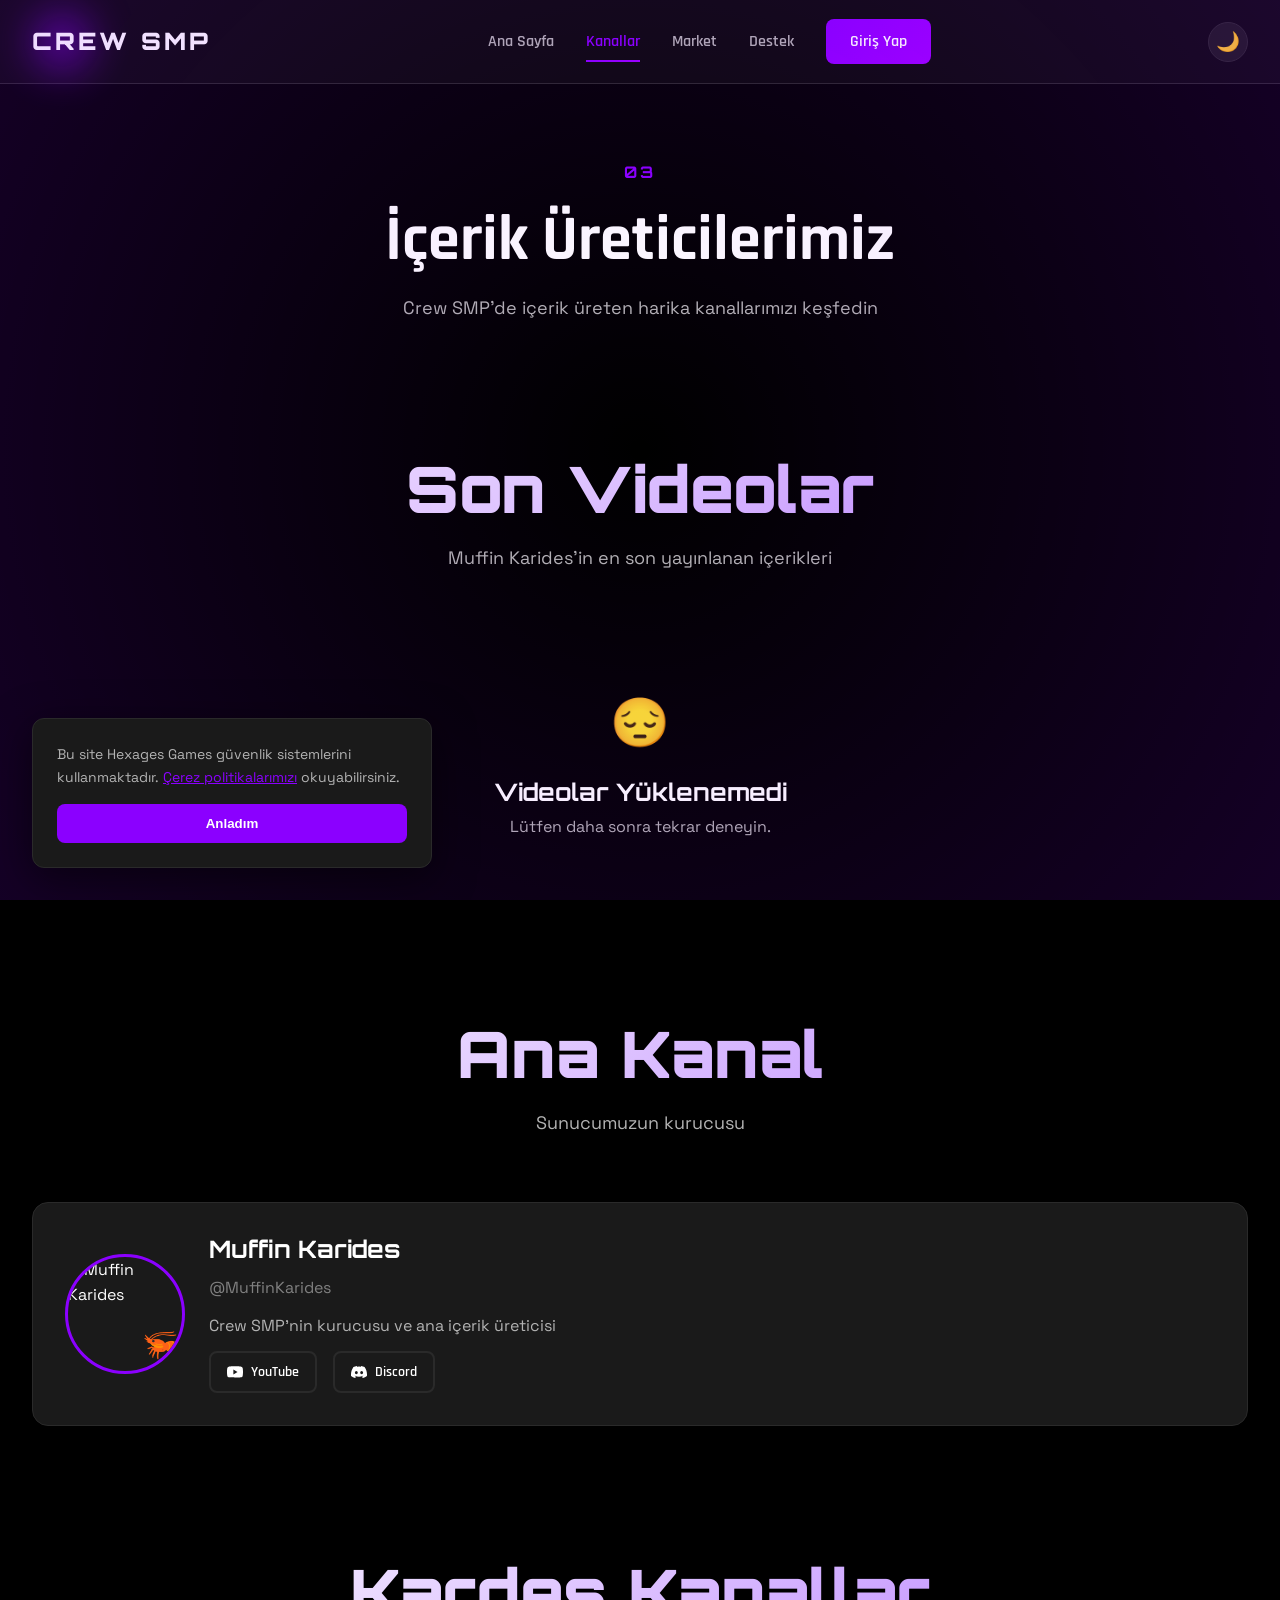
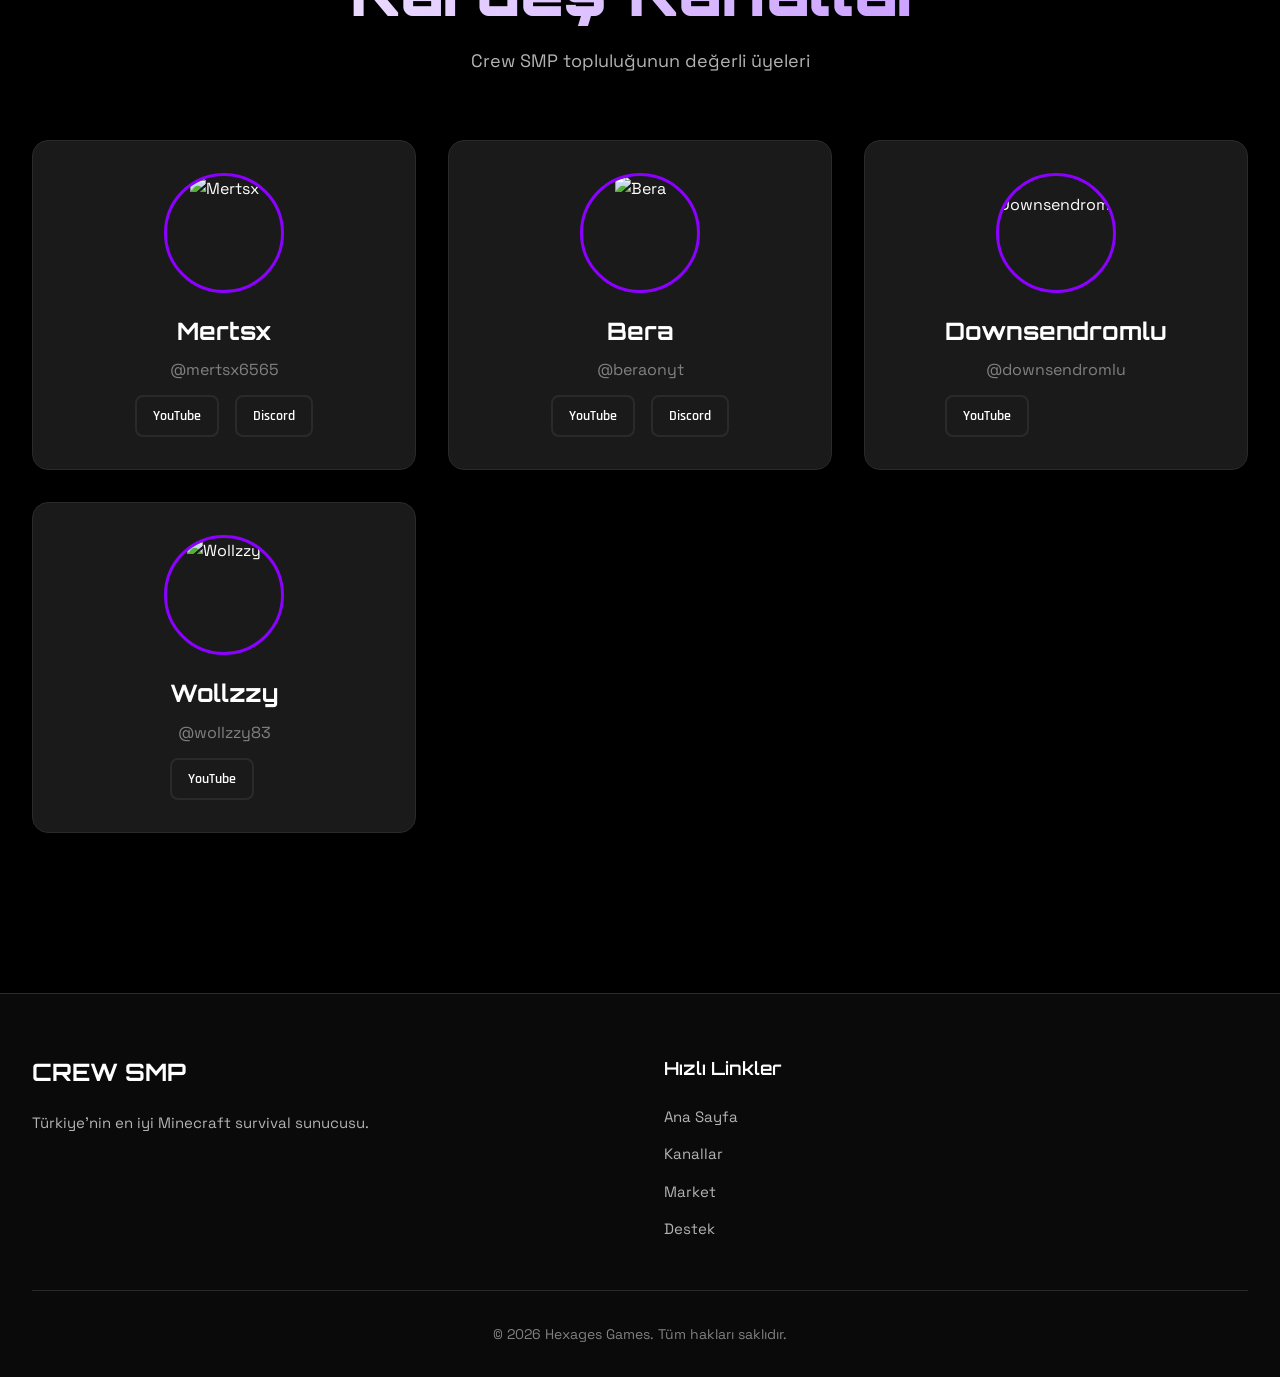
==== commit 42aaecea: "Tum eski dosyalar silindi ve yeniler yuklendi" ====
--- a/channels.html
+++ b/channels.html
@@ -23,10 +23,8 @@
             <div class="nav-links" id="navLinks">
                 <a href="index.html" class="nav-link">Ana Sayfa</a>
                 <a href="channels.html" class="nav-link active">Kanallar</a>
-                <a href="haberler.html" class="nav-link">Haberler</a>
                 <a href="market.html" class="nav-link">Market</a>
                 <a href="tickets.html" class="nav-link">Destek</a>
-                <a href="profile.html" class="nav-link">Profil</a>
                 <a href="login.html" class="nav-link nav-cta">Giriş Yap</a>
             </div>
             
@@ -85,7 +83,7 @@
             <div class="channels-grid">
                 <div class="channel-card main-channel">
                     <div class="channel-avatar">
-                        <img src="https://unavatar.io/youtube/MuffinKarides" data-yt-avatar="MuffinKarides" alt="Muffin Karides" loading="lazy" onerror="this.onerror=null;this.src='https://placehold.co/176x176/1a1a1a/8B00FF?text=MK'">
+                        <img src="https://yt3.googleusercontent.com/ytc/AIdro_mI9uOBnL4FxTZ5-lqSZJ9Y0AqVPmE3VqOdLgLYYw=s176-c-k-c0x00ffffff-no-rj" alt="Muffin Karides" loading="lazy">
                         <div class="channel-badge">🦐</div>
                     </div>
                     <div class="channel-info">
@@ -122,7 +120,7 @@
             <div class="channels-grid">
                 <div class="channel-card">
                     <div class="channel-avatar">
-                        <img src="https://unavatar.io/youtube/Mertsx" data-yt-avatar="Mertsx" alt="Mertsx" loading="lazy" onerror="this.onerror=null;this.src='https://placehold.co/120x120/8B00FF/ffffff?text=M'">
+                        <img src="https://via.placeholder.com/120x120/8B00FF/ffffff?text=M" alt="Mertsx" loading="lazy">
                     </div>
                     <div class="channel-info">
                         <h3 class="channel-name">Mertsx</h3>
@@ -140,7 +138,7 @@
                 
                 <div class="channel-card">
                     <div class="channel-avatar">
-                        <img src="https://unavatar.io/youtube/beraon" data-yt-avatar="beraon" alt="Bera" loading="lazy" onerror="this.onerror=null;this.src='https://placehold.co/120x120/8B00FF/ffffff?text=B'">
+                        <img src="https://via.placeholder.com/120x120/8B00FF/ffffff?text=B" alt="Bera" loading="lazy">
                     </div>
                     <div class="channel-info">
                         <h3 class="channel-name">Bera</h3>
@@ -158,7 +156,7 @@
                 
                 <div class="channel-card">
                     <div class="channel-avatar">
-                        <img src="https://unavatar.io/youtube/mmorss_mc" data-yt-avatar="mmorss_mc" alt="Downsendromlu" loading="lazy" onerror="this.onerror=null;this.src='https://placehold.co/120x120/8B00FF/ffffff?text=D'">
+                        <img src="https://via.placeholder.com/120x120/8B00FF/ffffff?text=D" alt="Downsendromlu" loading="lazy">
                     </div>
                     <div class="channel-info">
                         <h3 class="channel-name">Downsendromlu</h3>
@@ -173,7 +171,7 @@
                 
                 <div class="channel-card">
                     <div class="channel-avatar">
-                        <img src="https://unavatar.io/youtube/wollzzy" data-yt-avatar="wollzzy" alt="Wollzzy" loading="lazy" onerror="this.onerror=null;this.src='https://placehold.co/120x120/8B00FF/ffffff?text=W'">
+                        <img src="https://via.placeholder.com/120x120/8B00FF/ffffff?text=W" alt="Wollzzy" loading="lazy">
                     </div>
                     <div class="channel-info">
                         <h3 class="channel-name">Wollzzy</h3>
@@ -225,7 +223,6 @@
     </div>
 
     <script src="youtube.js"></script>
-    <script type="module" src="nav-auth.js"></script>
     <script src="script.js"></script>
 </body>
 </html>
--- a/styles.css
+++ b/styles.css
@@ -5,28 +5,20 @@
 
 /* CSS Variables */
 :root {
-    /* Saf siyah/beyaz yerine daha yumuşak, göz yormayan tonlar kullanılıyor
-       ("siyah beyaz uyumu" için) ve köşelerden süzülen mor ışık efekti
-       için dört köşeye konumlanmış radial-gradient katmanları tanımlanıyor. */
-    --bg-primary: #050507;
-    --bg-secondary: #0b0b0f;
-    --bg-tertiary: #16161c;
-    --bg-card: #131318;
+    --bg-primary: #000000;
+    --bg-secondary: #0a0a0a;
+    --bg-tertiary: #141414;
+    --bg-card: #1a1a1a;
     --purple-primary: #8B00FF;
     --purple-secondary: #9D00FF;
     --purple-glow: rgba(139, 0, 255, 0.5);
     --purple-light: #B87FFF;
-    --text-primary: #f2f2f5;
-    --text-secondary: #b3b3bd;
-    --text-tertiary: #82828d;
-    --border-color: #26262e;
-    --divider-color: #333340;
-    --vignette-gradient:
-        radial-gradient(circle at 0% 0%, rgba(139, 0, 255, 0.30) 0%, transparent 42%),
-        radial-gradient(circle at 100% 0%, rgba(157, 0, 255, 0.24) 0%, transparent 42%),
-        radial-gradient(circle at 0% 100%, rgba(157, 0, 255, 0.24) 0%, transparent 42%),
-        radial-gradient(circle at 100% 100%, rgba(139, 0, 255, 0.30) 0%, transparent 42%),
-        radial-gradient(ellipse at center, transparent 40%, rgba(0, 0, 0, 0.55) 100%);
+    --text-primary: #ffffff;
+    --text-secondary: #b3b3b3;
+    --text-tertiary: #808080;
+    --border-color: #2a2a2a;
+    --divider-color: #333333;
+    --vignette-gradient: radial-gradient(circle at center, transparent 0%, rgba(139, 0, 255, 0.15) 100%);
     --glow-shadow: 0 0 20px var(--purple-glow);
     --card-shadow: 0 10px 40px rgba(0, 0, 0, 0.5);
     --spacing-xs: 0.5rem;
@@ -41,21 +33,17 @@
 }
 
 .light-theme {
-    --bg-primary: #fafafa;
-    --bg-secondary: #f2f2f4;
-    --bg-tertiary: #e8e8ec;
+    --bg-primary: #ffffff;
+    --bg-secondary: #f5f5f5;
+    --bg-tertiary: #ebebeb;
     --bg-card: #ffffff;
-    --text-primary: #16161a;
-    --text-secondary: #4a4a55;
-    --text-tertiary: #7a7a85;
-    --border-color: #e2e2e8;
-    --divider-color: #d5d5dd;
-    --vignette-gradient:
-        radial-gradient(circle at 0% 0%, rgba(139, 0, 255, 0.14) 0%, transparent 42%),
-        radial-gradient(circle at 100% 0%, rgba(157, 0, 255, 0.11) 0%, transparent 42%),
-        radial-gradient(circle at 0% 100%, rgba(157, 0, 255, 0.11) 0%, transparent 42%),
-        radial-gradient(circle at 100% 100%, rgba(139, 0, 255, 0.14) 0%, transparent 42%);
-    --card-shadow: 0 10px 40px rgba(0, 0, 0, 0.08);
+    --text-primary: #000000;
+    --text-secondary: #4d4d4d;
+    --text-tertiary: #808080;
+    --border-color: #e0e0e0;
+    --divider-color: #cccccc;
+    --vignette-gradient: radial-gradient(circle at center, transparent 0%, rgba(139, 0, 255, 0.08) 100%);
+    --card-shadow: 0 10px 40px rgba(0, 0, 0, 0.1);
 }
 
 * { margin: 0; padding: 0; box-sizing: border-box; }
@@ -75,14 +63,9 @@
     top: 0; left: 0;
     width: 100%; height: 100%;
     background: var(--vignette-gradient);
-    background-attachment: fixed;
-    mix-blend-mode: screen;
     pointer-events: none;
     z-index: 9999;
-    transition: background 0.4s ease;
-}
-
-.light-theme .vignette-overlay { mix-blend-mode: normal; }
+}
 
 .container {
     max-width: 1400px;
@@ -915,234 +898,4 @@
 .text-center { text-align: center; }
 .text-gradient { background: linear-gradient(135deg, var(--text-primary), var(--purple-light)); -webkit-background-clip: text; -webkit-text-fill-color: transparent; background-clip: text; }
 .mb-1 { margin-bottom: 0.5rem; } .mb-2 { margin-bottom: 1rem; } .mb-3 { margin-bottom: 1.5rem; } .mb-4 { margin-bottom: 2rem; }
-.mt-1 { margin-top: 0.5rem; } .mt-2 { margin-top: 1rem; } .mt-3 { margin-top: 1.5rem; } .mt-4 { margin-top: 2rem; }
-
-/* ==========================================
-   Nav Admin Tag
-   ========================================== */
-.admin-tag {
-    display: inline-block;
-    margin-left: 0.4rem;
-    background: linear-gradient(135deg, var(--purple-primary), var(--purple-secondary));
-    color: #fff;
-    font-size: 0.65rem;
-    font-weight: 700;
-    padding: 0.1rem 0.45rem;
-    border-radius: 50px;
-    letter-spacing: 0.5px;
-    vertical-align: middle;
-}
-
-/* ==========================================
-   Ticket Admin Panel
-   ========================================== */
-.admin-badge-area { display: none; margin-bottom: 2rem; }
-.admin-badge-area.show { display: block; }
-.admin-badge {
-    display: inline-flex;
-    align-items: center;
-    gap: 0.5rem;
-    background: rgba(139, 0, 255, 0.12);
-    border: 1px solid var(--purple-primary);
-    color: var(--purple-light);
-    padding: 0.6rem 1.25rem;
-    border-radius: 50px;
-    font-weight: 600;
-    font-size: 0.9rem;
-}
-
-.ticket-owner {
-    display: block;
-    font-size: 0.875rem;
-    color: var(--text-tertiary);
-    margin-bottom: 0.5rem;
-}
-
-.ticket-admin-reply {
-    background: rgba(139, 0, 255, 0.08);
-    border-left: 3px solid var(--purple-primary);
-    border-radius: var(--radius-sm);
-    padding: 0.75rem 1rem;
-    margin: 0.75rem 0;
-}
-
-.reply-badge { display: block; font-size: 0.8rem; font-weight: 700; color: var(--purple-light); margin-bottom: 0.35rem; }
-.ticket-admin-reply p { color: var(--text-secondary); font-size: 0.938rem; line-height: 1.5; }
-
-.ticket-admin-controls {
-    margin-top: 1rem;
-    padding-top: 1rem;
-    border-top: 1px dashed var(--border-color);
-    display: flex;
-    flex-direction: column;
-    gap: 0.75rem;
-}
-
-.ticket-reply-input { resize: vertical; min-height: 60px; }
-.ticket-admin-actions { display: flex; gap: 0.75rem; flex-wrap: wrap; }
-
-/* ==========================================
-   Haberler / News + Forms
-   ========================================== */
-.admin-panel-section { padding: 1rem 0 2rem; }
-
-.admin-panel-card {
-    background: var(--bg-card);
-    border: 1px solid var(--purple-primary);
-    border-radius: var(--radius-lg);
-    padding: 2rem;
-    box-shadow: 0 0 30px rgba(139, 0, 255, 0.12);
-}
-
-.admin-type-switch { display: flex; gap: 0.75rem; margin: 1rem 0 1.5rem; }
-
-.type-btn {
-    flex: 1;
-    background: var(--bg-secondary);
-    border: 1px solid var(--border-color);
-    color: var(--text-secondary);
-    padding: 0.75rem 1rem;
-    border-radius: var(--radius-sm);
-    font-weight: 600;
-    cursor: pointer;
-    transition: all 0.3s ease;
-}
-
-.type-btn.active, .type-btn:hover { border-color: var(--purple-primary); color: var(--purple-light); background: rgba(139, 0, 255, 0.08); }
-
-.form-fields-builder { border-top: 1px dashed var(--border-color); padding-top: 1rem; margin-top: 0.5rem; }
-.fields-list { display: flex; flex-direction: column; gap: 0.75rem; margin: 0.75rem 0; }
-
-.field-row { display: grid; grid-template-columns: 1fr 140px 40px; gap: 0.5rem; align-items: center; }
-
-.remove-field-btn {
-    background: rgba(255, 68, 68, 0.1);
-    border: 1px solid rgba(255, 68, 68, 0.3);
-    color: #ff6b6b;
-    border-radius: var(--radius-sm);
-    width: 40px; height: 42px;
-    cursor: pointer;
-    font-weight: 700;
-    transition: all 0.2s ease;
-}
-.remove-field-btn:hover { background: rgba(255, 68, 68, 0.2); }
-
-.news-feed-section { padding: 1rem 0 var(--spacing-lg); }
-.news-feed { display: grid; grid-template-columns: repeat(auto-fill, minmax(340px, 1fr)); gap: 2rem; }
-
-.news-card {
-    background: var(--bg-card);
-    border: 1px solid var(--border-color);
-    border-radius: var(--radius-lg);
-    padding: 1.5rem;
-    display: flex;
-    flex-direction: column;
-    gap: 0.75rem;
-    transition: all 0.3s ease;
-}
-
-.news-card:hover { border-color: var(--purple-primary); box-shadow: 0 10px 30px rgba(139, 0, 255, 0.15); }
-
-.news-card-header { display: flex; align-items: center; gap: 0.75rem; }
-
-.news-type-badge {
-    font-size: 0.75rem;
-    font-weight: 700;
-    padding: 0.25rem 0.75rem;
-    border-radius: 50px;
-    background: rgba(139, 0, 255, 0.12);
-    color: var(--purple-light);
-}
-.news-type-badge.form { background: rgba(0, 200, 150, 0.12); color: #4fe3c1; }
-
-.news-date { font-size: 0.8rem; color: var(--text-tertiary); margin-left: auto; }
-.news-delete-btn { background: none; border: none; cursor: pointer; font-size: 1rem; opacity: 0.6; transition: opacity 0.2s ease; }
-.news-delete-btn:hover { opacity: 1; }
-
-.news-image { border-radius: var(--radius-md); overflow: hidden; }
-.news-image img { width: 100%; display: block; max-height: 220px; object-fit: cover; }
-
-.news-title { font-size: 1.25rem; font-weight: 700; color: var(--text-primary); }
-.news-content { color: var(--text-secondary); font-size: 0.95rem; line-height: 1.6; white-space: pre-wrap; }
-
-.news-response-form { gap: 1rem; margin-top: 0.5rem; }
-.form-login-hint { color: var(--text-tertiary); font-size: 0.875rem; margin-top: 0.5rem; }
-
-.responses-list { display: flex; flex-direction: column; gap: 0.75rem; margin-top: 0.75rem; max-height: 300px; overflow-y: auto; }
-
-.response-item {
-    background: var(--bg-secondary);
-    border: 1px solid var(--border-color);
-    border-radius: var(--radius-sm);
-    padding: 0.75rem 1rem;
-    font-size: 0.875rem;
-}
-.response-item strong { display: block; color: var(--purple-light); margin-bottom: 0.35rem; }
-.response-item p { color: var(--text-secondary); margin: 0.15rem 0; }
-
-/* ==========================================
-   Profile Page
-   ========================================== */
-.profile-section { padding: 10rem 0 var(--spacing-lg); }
-
-.profile-header-card {
-    background: var(--bg-card);
-    border: 1px solid var(--border-color);
-    border-radius: var(--radius-lg);
-    padding: 2.5rem;
-    display: flex;
-    align-items: center;
-    gap: 2rem;
-    margin-bottom: 2rem;
-    flex-wrap: wrap;
-}
-
-.profile-avatar-wrap { position: relative; }
-
-.profile-avatar {
-    width: 110px; height: 110px;
-    border-radius: 50%;
-    object-fit: cover;
-    border: 3px solid var(--purple-primary);
-    background: var(--bg-secondary);
-}
-
-.profile-admin-badge {
-    position: absolute;
-    bottom: -6px; left: 50%;
-    transform: translateX(-50%);
-    display: inline-flex;
-    background: linear-gradient(135deg, var(--purple-primary), var(--purple-secondary));
-    color: #fff;
-    font-size: 0.65rem;
-    font-weight: 700;
-    padding: 0.2rem 0.6rem;
-    border-radius: 50px;
-    white-space: nowrap;
-}
-
-.profile-header-info { flex: 1; min-width: 200px; }
-.profile-username { font-size: 1.75rem; font-weight: 700; margin-bottom: 0.25rem; }
-.profile-email { color: var(--text-secondary); margin-bottom: 0.25rem; }
-.profile-joined { color: var(--text-tertiary); font-size: 0.875rem; }
-
-.profile-grid { display: grid; grid-template-columns: 1fr 1fr; gap: 2rem; }
-
-.profile-card {
-    background: var(--bg-card);
-    border: 1px solid var(--border-color);
-    border-radius: var(--radius-lg);
-    padding: 2rem;
-}
-
-.profile-stats { display: flex; flex-direction: column; gap: 1rem; }
-.profile-stat { display: flex; justify-content: space-between; align-items: center; padding: 0.75rem 0; border-bottom: 1px solid var(--border-color); }
-.stat-label { color: var(--text-tertiary); font-size: 0.875rem; }
-.stat-value { color: var(--text-primary); font-weight: 600; }
-.uid-value { font-size: 0.75rem; font-family: monospace; color: var(--text-secondary); word-break: break-all; text-align: right; max-width: 60%; }
-
-@media (max-width: 900px) {
-    .profile-grid { grid-template-columns: 1fr; }
-    .field-row { grid-template-columns: 1fr; }
-    .profile-header-card { flex-direction: column; text-align: center; }
-}+.mt-1 { margin-top: 0.5rem; } .mt-2 { margin-top: 1rem; } .mt-3 { margin-top: 1.5rem; } .mt-4 { margin-top: 2rem; }
